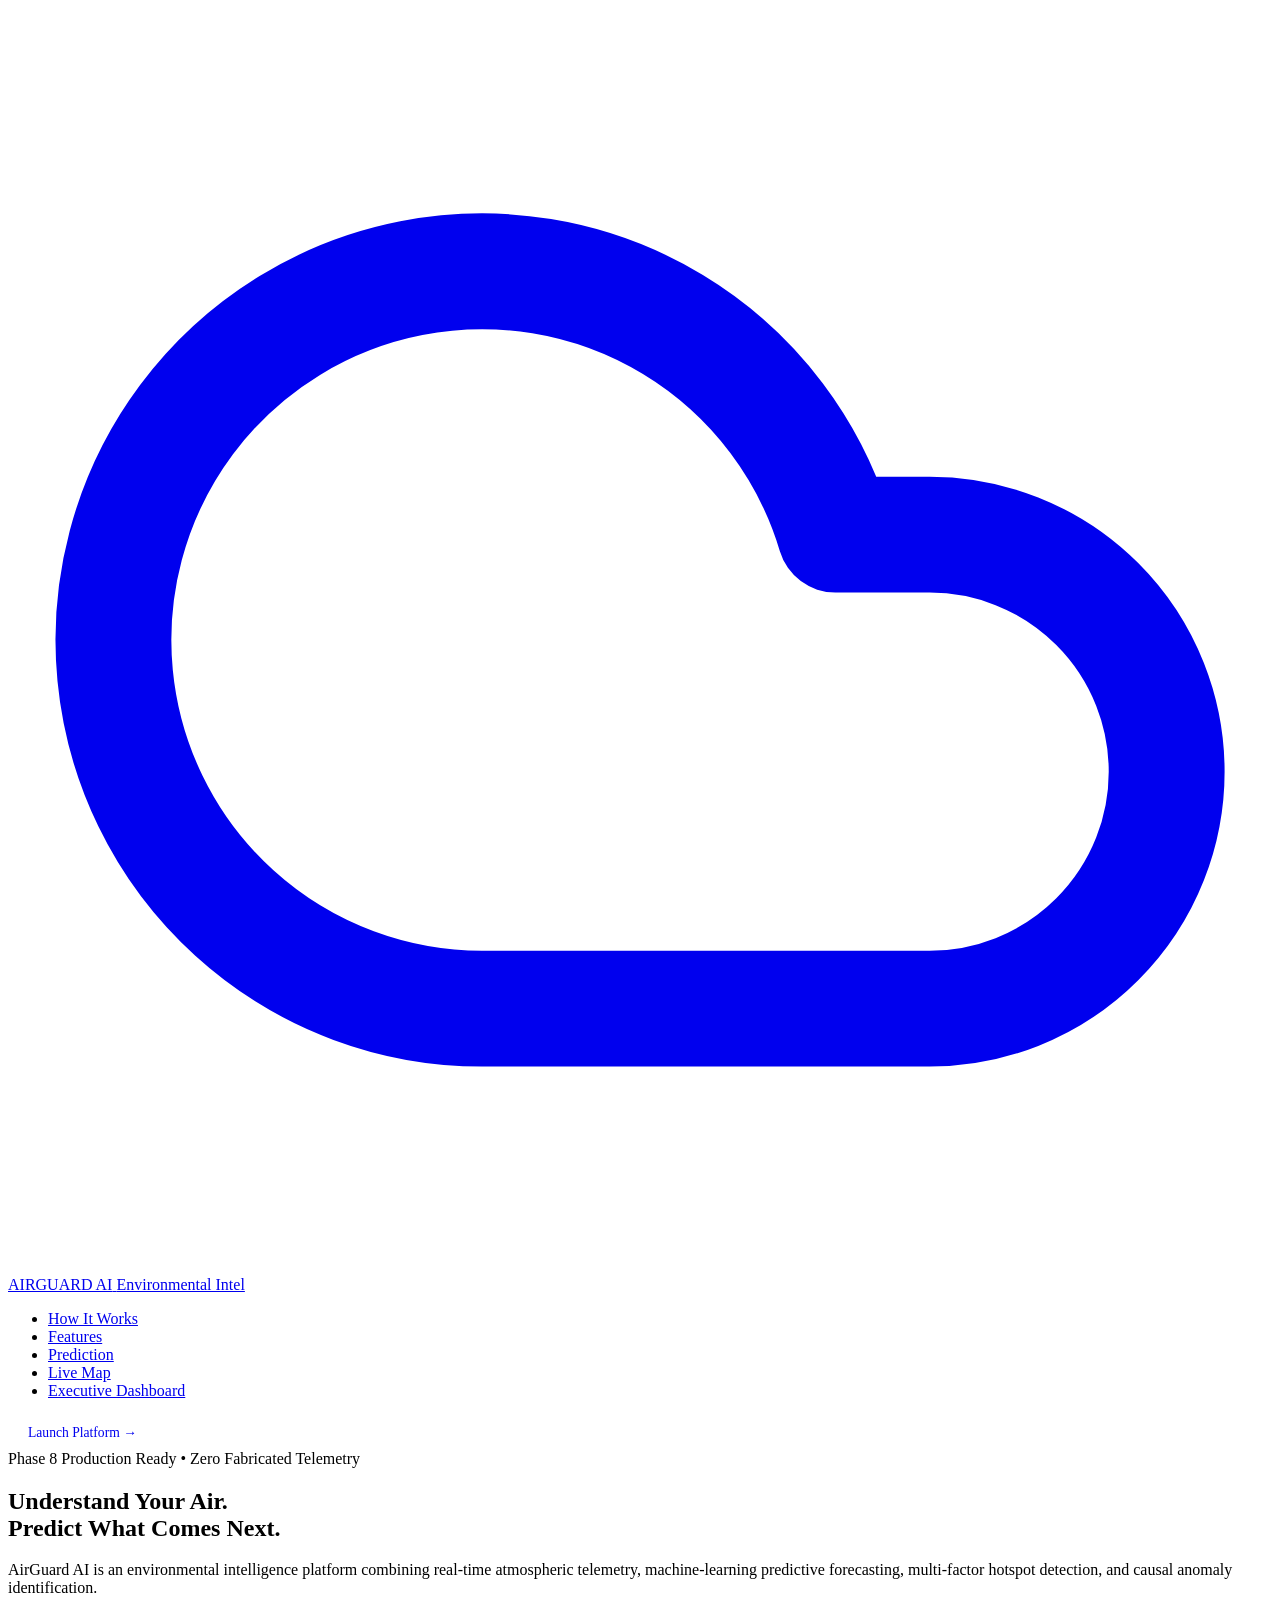
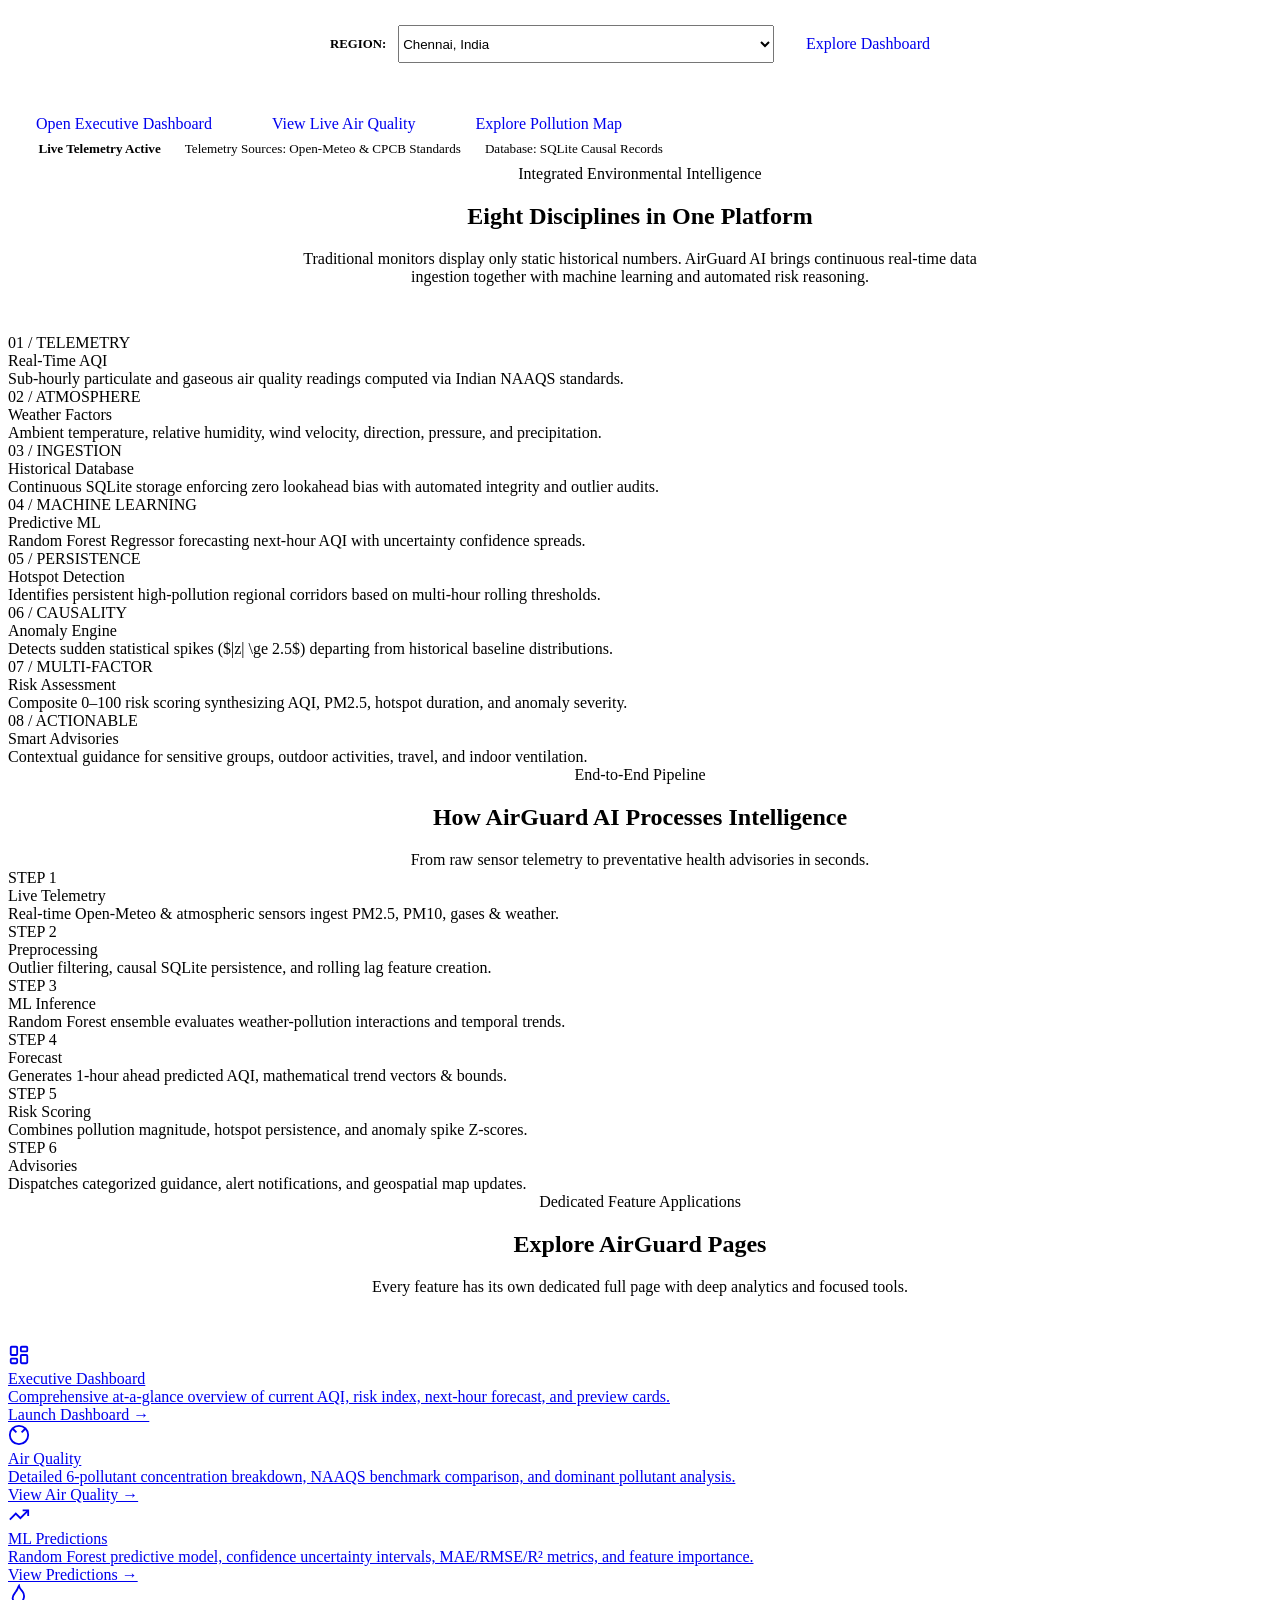
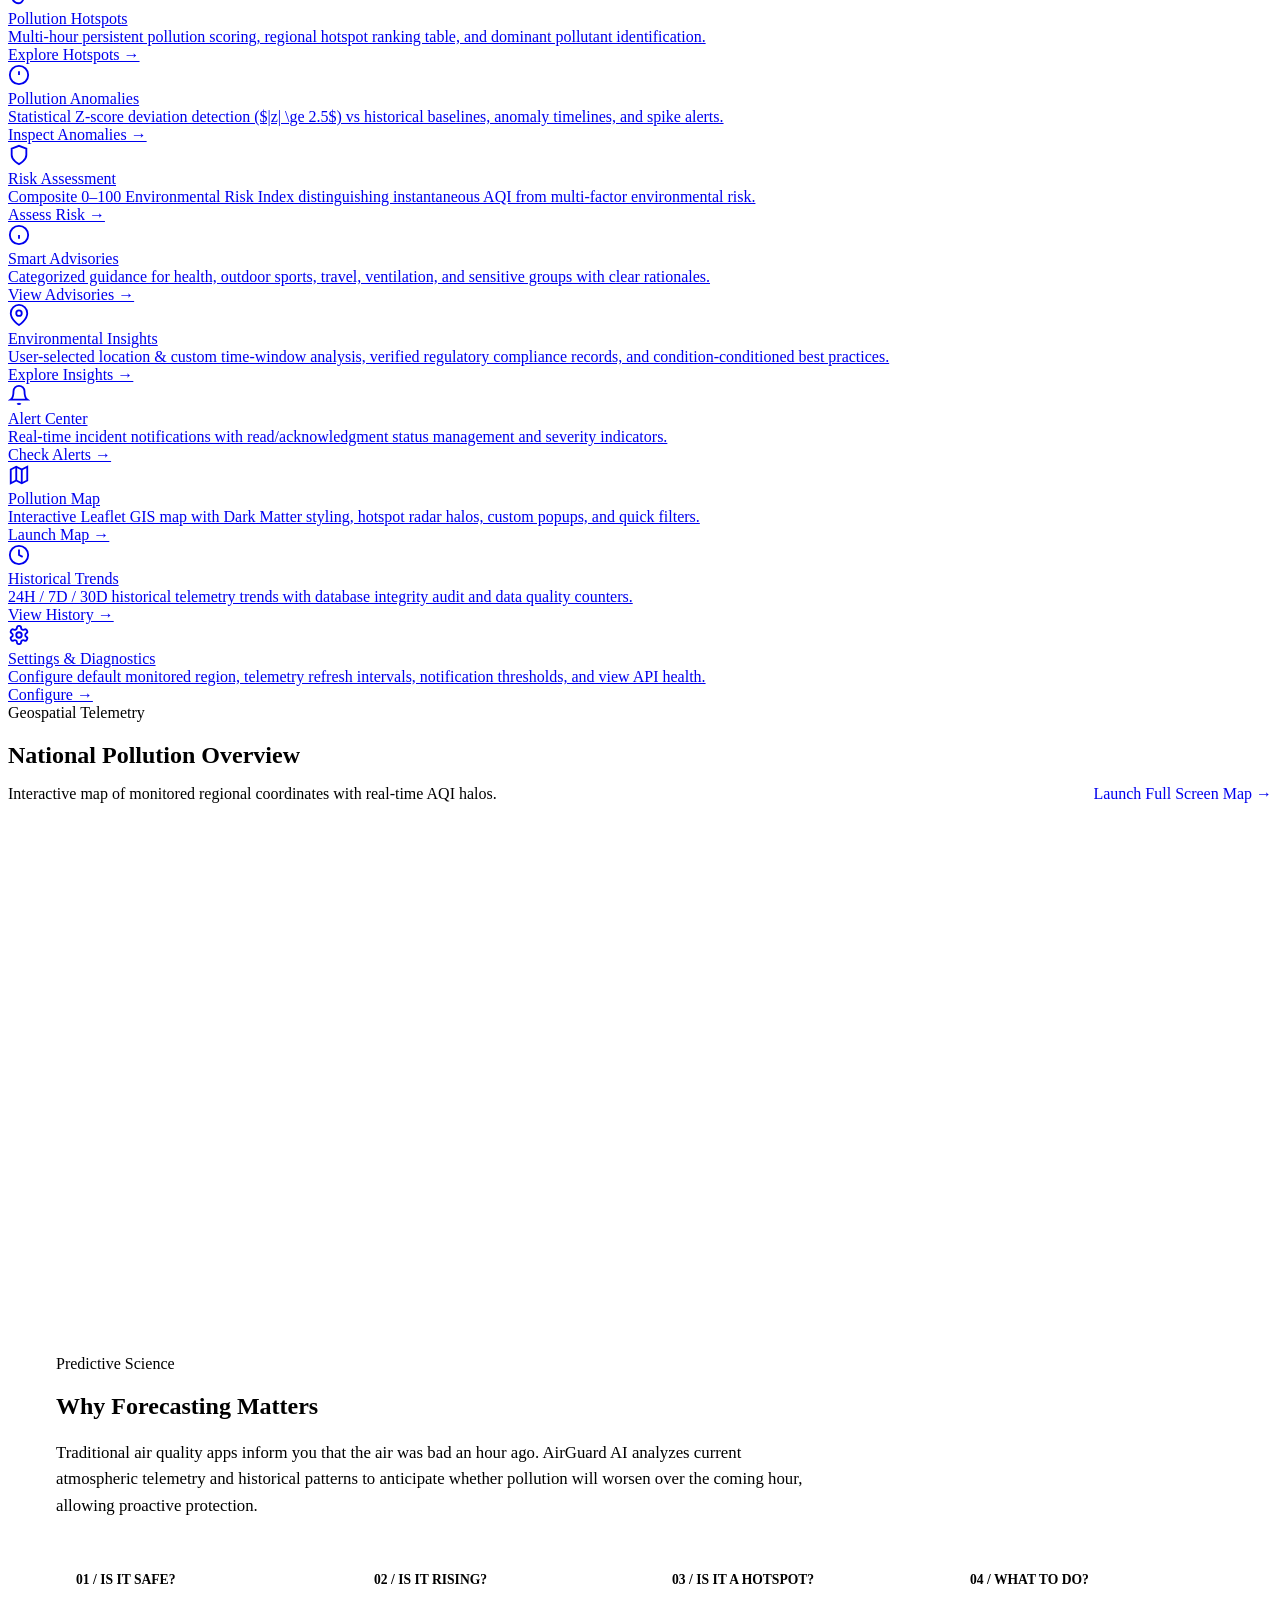
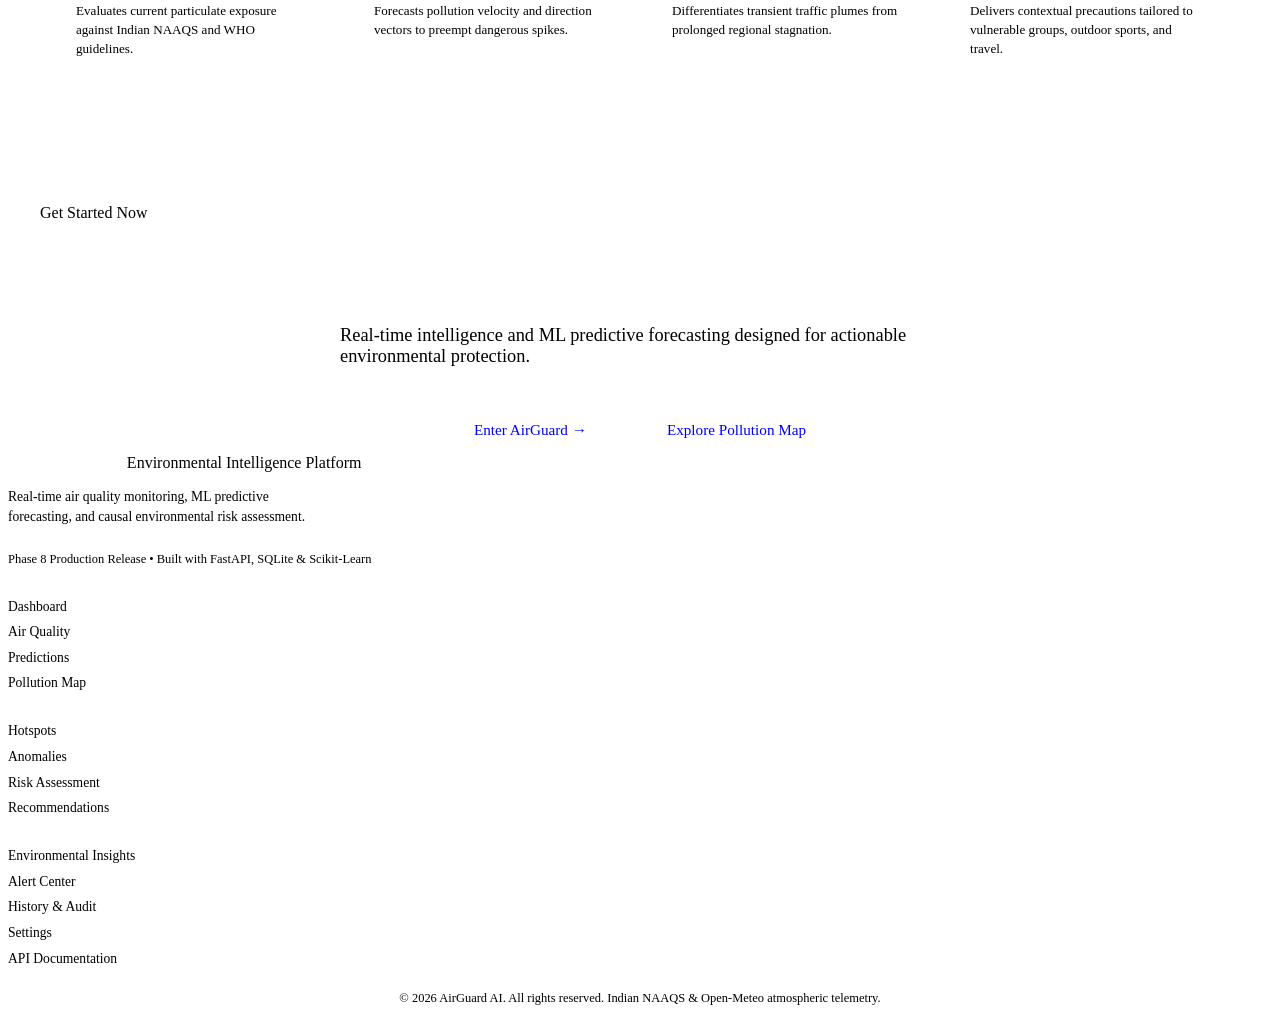
==== frontend/index.html @ 052f16d1 "Initial commit of AirGuard AI" ====
<!DOCTYPE html>
<html lang="en">
<head>
  <meta charset="UTF-8">
  <meta name="viewport" content="width=device-width, initial-scale=1.0">
  <title>AirGuard AI — Real-Time Environmental Intelligence &amp; Predictive Monitoring</title>
  <meta name="description" content="AirGuard AI is a commercial-grade environmental intelligence platform combining real-time atmospheric telemetry, ML predictive forecasting, multi-factor hotspot detection, causal anomaly analysis, and composite risk assessment.">

  <!-- Google Fonts: Inter & JetBrains Mono -->
  <link rel="preconnect" href="https://fonts.googleapis.com">
  <link rel="preconnect" href="https://fonts.gstatic.com" crossorigin>
  <link href="https://fonts.googleapis.com/css2?family=Inter:wght@400;500;600;700;800&family=JetBrains+Mono:wght@400;500;600&display=swap" rel="stylesheet">

  <!-- Leaflet CSS for Map Preview -->
  <link rel="stylesheet" href="/static/vendor/leaflet.css">

  <!-- Design System -->
  <link rel="stylesheet" href="/static/styles/index.css">
</head>
<body class="landing-shell">

  <!-- =====================================================================
       1. LANDING TOP NAVIGATION
       ===================================================================== -->
  <nav class="landing-nav" aria-label="Main Navigation">
    <a href="/" class="landing-nav-brand">
      <div class="sidebar-brand-mark" aria-hidden="true">
        <svg viewBox="0 0 24 24" fill="none" stroke="currentColor" stroke-width="2.2" stroke-linecap="round" stroke-linejoin="round">
          <path d="M17.5 19H9a7 7 0 1 1 6.71-9h1.79a4.5 4.5 0 1 1 0 9Z"/>
        </svg>
      </div>
      <div class="sidebar-brand-text">
        <span class="brand-title">AIRGUARD AI</span>
        <span class="brand-subtitle">Environmental Intel</span>
      </div>
    </a>

    <ul class="landing-nav-links">
      <li><a href="#how-it-works" class="landing-nav-link">How It Works</a></li>
      <li><a href="#features" class="landing-nav-link">Features</a></li>
      <li><a href="#predictive" class="landing-nav-link">Prediction</a></li>
      <li><a href="#live-map" class="landing-nav-link">Live Map</a></li>
      <li><a href="/dashboard" class="landing-nav-link">Executive Dashboard</a></li>
    </ul>

    <div style="display:flex; align-items:center; gap:0.75rem;">
      <a href="/dashboard" class="btn-primary" style="padding: 0.55rem 1.25rem; font-size: 0.85rem; text-decoration: none;">
        Launch Platform &rarr;
      </a>
    </div>
  </nav>

  <!-- =====================================================================
       2. HERO SECTION
       ===================================================================== -->
  <section class="landing-hero" id="hero">
    <div class="landing-hero-badge">
      <span class="pulse-indicator"></span>
      <span>Phase 8 Production Ready &bull; Zero Fabricated Telemetry</span>
    </div>

    <h1 class="landing-hero-title">
      Understand Your Air.<br>Predict What Comes Next.
    </h1>

    <p class="landing-hero-subtitle">
      AirGuard AI is an environmental intelligence platform combining real-time atmospheric telemetry, machine-learning predictive forecasting, multi-factor hotspot detection, and causal anomaly identification.
    </p>

    <!-- Interactive Region Selector & Quick Entry -->
    <div style="max-width: 620px; margin: 0 auto 2.5rem auto; background: var(--bg-card); border: 1px solid var(--border-subtle); border-radius: var(--radius-md); padding: 0.75rem 1rem; display: flex; align-items: center; gap: 0.75rem; box-shadow: var(--shadow-ambient);">
      <span style="color: var(--text-muted); font-size: 0.8rem; font-weight: 600; text-transform: uppercase;">Region:</span>
      <select id="region-select" class="select-region" style="flex: 1; height: 38px;" aria-label="Select Monitored Region">
        <option value="1">Chennai, India</option>
      </select>
      <a href="/dashboard" class="btn-primary" style="height: 38px; display: inline-flex; align-items: center; padding: 0 1.25rem; text-decoration: none;">
        Explore Dashboard
      </a>
    </div>

    <div class="landing-hero-actions">
      <a href="/dashboard" class="btn-primary" style="text-decoration:none; padding:0.75rem 1.75rem;">
        Open Executive Dashboard
      </a>
      <a href="/air-quality" class="btn-ghost" style="text-decoration:none; padding:0.75rem 1.75rem;">
        View Live Air Quality
      </a>
      <a href="/map" class="btn-ghost" style="text-decoration:none; padding:0.75rem 1.75rem;">
        Explore Pollution Map
      </a>
    </div>

    <!-- Live Telemetry Status Banner -->
    <div style="display:inline-flex; align-items:center; gap:1.5rem; background:var(--bg-card-subtle); border:1px solid var(--border-subtle); border-radius:9999px; padding:0.5rem 1.5rem; font-size:0.82rem; color:var(--text-muted);">
      <div id="live-status-pill" style="display:flex; align-items:center; gap:0.4rem; color:var(--accent-emerald); font-weight:600;">
        <span class="status-indicator-dot good"></span> Live Telemetry Active
      </div>
      <div>Telemetry Sources: Open-Meteo &amp; CPCB Standards</div>
      <div>Database: SQLite Causal Records</div>
    </div>
  </section>

  <!-- =====================================================================
       3. LIVE ENVIRONMENTAL INTELLIGENCE SECTION
       ===================================================================== -->
  <section class="features-container" id="intelligence">
    <div style="text-align: center; max-width: 700px; margin: 0 auto 3rem auto;">
      <div class="section-kicker">Integrated Environmental Intelligence</div>
      <h2 class="section-heading-large">Eight Disciplines in One Platform</h2>
      <p class="section-desc-large" style="margin: 0 auto;">
        Traditional monitors display only static historical numbers. AirGuard AI brings continuous real-time data ingestion together with machine learning and automated risk reasoning.
      </p>
    </div>

    <div class="feature-cards-grid">
      <div class="flow-step-card">
        <div class="flow-step-num">01 / TELEMETRY</div>
        <div class="flow-step-title">Real-Time AQI</div>
        <div class="flow-step-desc">Sub-hourly particulate and gaseous air quality readings computed via Indian NAAQS standards.</div>
      </div>
      <div class="flow-step-card">
        <div class="flow-step-num">02 / ATMOSPHERE</div>
        <div class="flow-step-title">Weather Factors</div>
        <div class="flow-step-desc">Ambient temperature, relative humidity, wind velocity, direction, pressure, and precipitation.</div>
      </div>
      <div class="flow-step-card">
        <div class="flow-step-num">03 / INGESTION</div>
        <div class="flow-step-title">Historical Database</div>
        <div class="flow-step-desc">Continuous SQLite storage enforcing zero lookahead bias with automated integrity and outlier audits.</div>
      </div>
      <div class="flow-step-card">
        <div class="flow-step-num">04 / MACHINE LEARNING</div>
        <div class="flow-step-title">Predictive ML</div>
        <div class="flow-step-desc">Random Forest Regressor forecasting next-hour AQI with uncertainty confidence spreads.</div>
      </div>
      <div class="flow-step-card">
        <div class="flow-step-num">05 / PERSISTENCE</div>
        <div class="flow-step-title">Hotspot Detection</div>
        <div class="flow-step-desc">Identifies persistent high-pollution regional corridors based on multi-hour rolling thresholds.</div>
      </div>
      <div class="flow-step-card">
        <div class="flow-step-num">06 / CAUSALITY</div>
        <div class="flow-step-title">Anomaly Engine</div>
        <div class="flow-step-desc">Detects sudden statistical spikes ($|z| \ge 2.5$) departing from historical baseline distributions.</div>
      </div>
      <div class="flow-step-card">
        <div class="flow-step-num">07 / MULTI-FACTOR</div>
        <div class="flow-step-title">Risk Assessment</div>
        <div class="flow-step-desc">Composite 0–100 risk scoring synthesizing AQI, PM2.5, hotspot duration, and anomaly severity.</div>
      </div>
      <div class="flow-step-card">
        <div class="flow-step-num">08 / ACTIONABLE</div>
        <div class="flow-step-title">Smart Advisories</div>
        <div class="flow-step-desc">Contextual guidance for sensitive groups, outdoor activities, travel, and indoor ventilation.</div>
      </div>
    </div>
  </section>

  <!-- =====================================================================
       4. HOW AIRGUARD WORKS (VISUAL PIPELINE FLOW)
       ===================================================================== -->
  <section class="features-container" id="how-it-works">
    <div style="text-align: center; max-width: 700px; margin: 0 auto;">
      <div class="section-kicker">End-to-End Pipeline</div>
      <h2 class="section-heading-large">How AirGuard AI Processes Intelligence</h2>
      <p class="section-desc-large" style="margin: 0 auto;">
        From raw sensor telemetry to preventative health advisories in seconds.
      </p>
    </div>

    <div class="flow-diagram">
      <div class="flow-step-card">
        <div class="flow-step-num">STEP 1</div>
        <div class="flow-step-title">Live Telemetry</div>
        <div class="flow-step-desc">Real-time Open-Meteo &amp; atmospheric sensors ingest PM2.5, PM10, gases &amp; weather.</div>
      </div>
      <div class="flow-step-card">
        <div class="flow-step-num">STEP 2</div>
        <div class="flow-step-title">Preprocessing</div>
        <div class="flow-step-desc">Outlier filtering, causal SQLite persistence, and rolling lag feature creation.</div>
      </div>
      <div class="flow-step-card">
        <div class="flow-step-num">STEP 3</div>
        <div class="flow-step-title">ML Inference</div>
        <div class="flow-step-desc">Random Forest ensemble evaluates weather-pollution interactions and temporal trends.</div>
      </div>
      <div class="flow-step-card">
        <div class="flow-step-num">STEP 4</div>
        <div class="flow-step-title">Forecast</div>
        <div class="flow-step-desc">Generates 1-hour ahead predicted AQI, mathematical trend vectors &amp; bounds.</div>
      </div>
      <div class="flow-step-card">
        <div class="flow-step-num">STEP 5</div>
        <div class="flow-step-title">Risk Scoring</div>
        <div class="flow-step-desc">Combines pollution magnitude, hotspot persistence, and anomaly spike Z-scores.</div>
      </div>
      <div class="flow-step-card">
        <div class="flow-step-num">STEP 6</div>
        <div class="flow-step-title">Advisories</div>
        <div class="flow-step-desc">Dispatches categorized guidance, alert notifications, and geospatial map updates.</div>
      </div>
    </div>
  </section>

  <!-- =====================================================================
       5. FEATURE SUITES (LINKS TO SEPARATE PAGES)
       ===================================================================== -->
  <section class="features-container" id="features">
    <div style="text-align: center; max-width: 700px; margin: 0 auto 3rem auto;">
      <div class="section-kicker">Dedicated Feature Applications</div>
      <h2 class="section-heading-large">Explore AirGuard Pages</h2>
      <p class="section-desc-large" style="margin: 0 auto;">
        Every feature has its own dedicated full page with deep analytics and focused tools.
      </p>
    </div>

    <div class="feature-cards-grid">
      <!-- 1. Executive Dashboard -->
      <a href="/dashboard" class="feature-card-item">
        <div class="feature-card-icon">
          <svg width="22" height="22" viewBox="0 0 24 24" fill="none" stroke="currentColor" stroke-width="2"><rect width="7" height="9" x="3" y="3" rx="1"/><rect width="7" height="5" x="14" y="3" rx="1"/><rect width="7" height="9" x="14" y="12" rx="1"/><rect width="7" height="5" x="3" y="16" rx="1"/></svg>
        </div>
        <div class="feature-card-title">Executive Dashboard</div>
        <div class="feature-card-desc">Comprehensive at-a-glance overview of current AQI, risk index, next-hour forecast, and preview cards.</div>
        <div class="feature-card-link">Launch Dashboard &rarr;</div>
      </a>

      <!-- 2. Air Quality Deep-Dive -->
      <a href="/air-quality" class="feature-card-item">
        <div class="feature-card-icon">
          <svg width="22" height="22" viewBox="0 0 24 24" fill="none" stroke="currentColor" stroke-width="2"><circle cx="12" cy="12" r="10"/><path d="m4.93 4.93 4.24 4.24"/><path d="m14.83 9.17 4.24-4.24"/></svg>
        </div>
        <div class="feature-card-title">Air Quality</div>
        <div class="feature-card-desc">Detailed 6-pollutant concentration breakdown, NAAQS benchmark comparison, and dominant pollutant analysis.</div>
        <div class="feature-card-link">View Air Quality &rarr;</div>
      </a>

      <!-- 3. ML Predictions -->
      <a href="/predictions" class="feature-card-item">
        <div class="feature-card-icon">
          <svg width="22" height="22" viewBox="0 0 24 24" fill="none" stroke="currentColor" stroke-width="2"><path d="m22 7-8.5 8.5-5-5L2 17"/><path d="M16 7h6v6"/></svg>
        </div>
        <div class="feature-card-title">ML Predictions</div>
        <div class="feature-card-desc">Random Forest predictive model, confidence uncertainty intervals, MAE/RMSE/R² metrics, and feature importance.</div>
        <div class="feature-card-link">View Predictions &rarr;</div>
      </a>

      <!-- 4. Regional Hotspots -->
      <a href="/hotspots" class="feature-card-item">
        <div class="feature-card-icon">
          <svg width="22" height="22" viewBox="0 0 24 24" fill="none" stroke="currentColor" stroke-width="2"><path d="M12 2c.5 3 2.5 4.5 4 6.5 1.5 2 2 4.5 1 7.5-1 3-3.5 5-6 5s-6-2.5-6-5.5c0-3 2-5 3.5-7 .5-.7 1-1.5 1.5-2.5.5-1 1-2.5 2-4z"/></svg>
        </div>
        <div class="feature-card-title">Pollution Hotspots</div>
        <div class="feature-card-desc">Multi-hour persistent pollution scoring, regional hotspot ranking table, and dominant pollutant identification.</div>
        <div class="feature-card-link">Explore Hotspots &rarr;</div>
      </a>

      <!-- 5. Statistical Anomalies -->
      <a href="/anomalies" class="feature-card-item">
        <div class="feature-card-icon">
          <svg width="22" height="22" viewBox="0 0 24 24" fill="none" stroke="currentColor" stroke-width="2"><circle cx="12" cy="12" r="10"/><line x1="12" y1="8" x2="12" y2="12"/><line x1="12" y1="16" x2="12.01" y2="16"/></svg>
        </div>
        <div class="feature-card-title">Pollution Anomalies</div>
        <div class="feature-card-desc">Statistical Z-score deviation detection ($|z| \ge 2.5$) vs historical baselines, anomaly timelines, and spike alerts.</div>
        <div class="feature-card-link">Inspect Anomalies &rarr;</div>
      </a>

      <!-- 6. Environmental Risk -->
      <a href="/risk" class="feature-card-item">
        <div class="feature-card-icon">
          <svg width="22" height="22" viewBox="0 0 24 24" fill="none" stroke="currentColor" stroke-width="2"><path d="M12 22s8-4 8-10V5l-8-3-8 3v7c0 6 8 10 8 10z"/></svg>
        </div>
        <div class="feature-card-title">Risk Assessment</div>
        <div class="feature-card-desc">Composite 0–100 Environmental Risk Index distinguishing instantaneous AQI from multi-factor environmental risk.</div>
        <div class="feature-card-link">Assess Risk &rarr;</div>
      </a>

      <!-- 7. Smart Recommendations -->
      <a href="/recommendations" class="feature-card-item">
        <div class="feature-card-icon">
          <svg width="22" height="22" viewBox="0 0 24 24" fill="none" stroke="currentColor" stroke-width="2"><circle cx="12" cy="12" r="10"/><path d="M12 16v-4"/><path d="M12 8h.01"/></svg>
        </div>
        <div class="feature-card-title">Smart Advisories</div>
        <div class="feature-card-desc">Categorized guidance for health, outdoor sports, travel, ventilation, and sensitive groups with clear rationales.</div>
        <div class="feature-card-link">View Advisories &rarr;</div>
      </a>

      <!-- Phase 9: Environmental Insights & Compliance -->
      <a href="/environmental-insights" class="feature-card-item">
        <div class="feature-card-icon">
          <svg width="22" height="22" viewBox="0 0 24 24" fill="none" stroke="currentColor" stroke-width="2"><path d="M21 10c0 7-9 13-9 13s-9-6-9-13a9 9 0 0 1 18 0z"/><circle cx="12" cy="10" r="3"/></svg>
        </div>
        <div class="feature-card-title">Environmental Insights</div>
        <div class="feature-card-desc">User-selected location &amp; custom time-window analysis, verified regulatory compliance records, and condition-conditioned best practices.</div>
        <div class="feature-card-link">Explore Insights &rarr;</div>
      </a>

      <!-- 8. Alerts Center -->
      <a href="/alerts" class="feature-card-item">
        <div class="feature-card-icon">
          <svg width="22" height="22" viewBox="0 0 24 24" fill="none" stroke="currentColor" stroke-width="2"><path d="M6 8a6 6 0 0 1 12 0c0 7 3 9 3 9H3s3-2 3-9"/><path d="M10.3 21a1.94 1.94 0 0 0 3.4 0"/></svg>
        </div>
        <div class="feature-card-title">Alert Center</div>
        <div class="feature-card-desc">Real-time incident notifications with read/acknowledgment status management and severity indicators.</div>
        <div class="feature-card-link">Check Alerts &rarr;</div>
      </a>

      <!-- 9. Geospatial Map -->
      <a href="/map" class="feature-card-item">
        <div class="feature-card-icon">
          <svg width="22" height="22" viewBox="0 0 24 24" fill="none" stroke="currentColor" stroke-width="2"><polygon points="3 6 9 3 15 6 21 3 21 18 15 21 9 18 3 21"/><line x1="9" x2="9" y1="3" y2="18"/><line x1="15" x2="15" y1="6" y2="21"/></svg>
        </div>
        <div class="feature-card-title">Pollution Map</div>
        <div class="feature-card-desc">Interactive Leaflet GIS map with Dark Matter styling, hotspot radar halos, custom popups, and quick filters.</div>
        <div class="feature-card-link">Launch Map &rarr;</div>
      </a>

      <!-- 10. Historical Trends -->
      <a href="/history" class="feature-card-item">
        <div class="feature-card-icon">
          <svg width="22" height="22" viewBox="0 0 24 24" fill="none" stroke="currentColor" stroke-width="2"><circle cx="12" cy="12" r="10"/><polyline points="12 6 12 12 16 14"/></svg>
        </div>
        <div class="feature-card-title">Historical Trends</div>
        <div class="feature-card-desc">24H / 7D / 30D historical telemetry trends with database integrity audit and data quality counters.</div>
        <div class="feature-card-link">View History &rarr;</div>
      </a>

      <!-- 11. Settings -->
      <a href="/settings" class="feature-card-item">
        <div class="feature-card-icon">
          <svg width="22" height="22" viewBox="0 0 24 24" fill="none" stroke="currentColor" stroke-width="2"><path d="M12.22 2h-.44a2 2 0 0 0-2 2v.18a2 2 0 0 1-1 1.73l-.43.25a2 2 0 0 1-2 0l-.15-.08a2 2 0 0 0-2.73.73l-.22.38a2 2 0 0 0 .73 2.73l.15.1a2 2 0 0 1 1 1.72v.51a2 2 0 0 1-1 1.74l-.15.09a2 2 0 0 0-.73 2.73l.22.38a2 2 0 0 0 2.73.73l.15-.08a2 2 0 0 1 2 0l.43.25a2 2 0 0 1 1 1.73V20a2 2 0 0 0 2 2h.44a2 2 0 0 0 2-2v-.18a2 2 0 0 1 1-1.73l.43-.25a2 2 0 0 1 2 0l.15.08a2 2 0 0 0 2.73-.73l.22-.39a2 2 0 0 0-.73-2.73l-.15-.08a2 2 0 0 1-1-1.74v-.5a2 2 0 0 1 1-1.74l.15-.09a2 2 0 0 0 .73-2.73l-.22-.38a2 2 0 0 0-2.73-.73l-.15.08a2 2 0 0 1-2 0l-.43-.25a2 2 0 0 1-1-1.73V4a2 2 0 0 0-2-2z"/><circle cx="12" cy="12" r="3"/></svg>
        </div>
        <div class="feature-card-title">Settings &amp; Diagnostics</div>
        <div class="feature-card-desc">Configure default monitored region, telemetry refresh intervals, notification thresholds, and view API health.</div>
        <div class="feature-card-link">Configure &rarr;</div>
      </a>
    </div>
  </section>

  <!-- =====================================================================
       6. INTERACTIVE MAP PREVIEW ON LANDING
       ===================================================================== -->
  <section class="features-container" id="live-map">
    <div style="display:flex; align-items:flex-end; justify-content:space-between; margin-bottom:1.5rem; flex-wrap:wrap; gap:1rem;">
      <div>
        <div class="section-kicker">Geospatial Telemetry</div>
        <h2 class="section-heading-large" style="margin-bottom: 0.35rem;">National Pollution Overview</h2>
        <p class="section-desc-large" style="margin-bottom: 0;">Interactive map of monitored regional coordinates with real-time AQI halos.</p>
      </div>
      <div>
        <a href="/map" class="btn-primary" style="text-decoration:none;">
          Launch Full Screen Map &rarr;
        </a>
      </div>
    </div>

    <!-- Leaflet Map Container (ID preserved for Phase 7 test) -->
    <div class="map-view-shell" style="border-radius: var(--radius-lg); overflow: hidden; border: 1px solid var(--border-subtle); position: relative;">
      <div id="pollution-map" class="pollution-map-element" style="height: 480px; width: 100%;"></div>
    </div>
  </section>

  <!-- =====================================================================
       7. PREDICTIVE INTELLIGENCE & SAFER DECISIONS SECTION
       ===================================================================== -->
  <section class="features-container" id="predictive">
    <div style="background: var(--bg-card); border: 1px solid var(--border-subtle); border-radius: var(--radius-lg); padding: 3rem; margin-bottom: 4rem;">
      <div style="max-width: 750px;">
        <div class="section-kicker">Predictive Science</div>
        <h2 class="section-heading-large">Why Forecasting Matters</h2>
        <p style="font-size: 1.05rem; color: var(--text-muted); line-height: 1.6; margin-bottom: 2rem;">
          Traditional air quality apps inform you that the air was bad an hour ago. AirGuard AI analyzes current atmospheric telemetry and historical patterns to anticipate whether pollution will worsen over the coming hour, allowing proactive protection.
        </p>
      </div>

      <div style="display: grid; grid-template-columns: repeat(4, 1fr); gap: 1.5rem;">
        <div style="background: var(--bg-card-subtle); border: 1px solid var(--border-subtle); border-radius: var(--radius-md); padding: 1.25rem;">
          <div style="color: var(--accent-emerald); font-weight: 700; font-size: 0.85rem; margin-bottom: 0.5rem;">01 / IS IT SAFE?</div>
          <p style="font-size: 0.82rem; color: var(--text-muted); line-height: 1.45;">Evaluates current particulate exposure against Indian NAAQS and WHO guidelines.</p>
        </div>
        <div style="background: var(--bg-card-subtle); border: 1px solid var(--border-subtle); border-radius: var(--radius-md); padding: 1.25rem;">
          <div style="color: var(--status-moderate); font-weight: 700; font-size: 0.85rem; margin-bottom: 0.5rem;">02 / IS IT RISING?</div>
          <p style="font-size: 0.82rem; color: var(--text-muted); line-height: 1.45;">Forecasts pollution velocity and direction vectors to preempt dangerous spikes.</p>
        </div>
        <div style="background: var(--bg-card-subtle); border: 1px solid var(--border-subtle); border-radius: var(--radius-md); padding: 1.25rem;">
          <div style="color: var(--status-unhealthy); font-weight: 700; font-size: 0.85rem; margin-bottom: 0.5rem;">03 / IS IT A HOTSPOT?</div>
          <p style="font-size: 0.82rem; color: var(--text-muted); line-height: 1.45;">Differentiates transient traffic plumes from prolonged regional stagnation.</p>
        </div>
        <div style="background: var(--bg-card-subtle); border: 1px solid var(--border-subtle); border-radius: var(--radius-md); padding: 1.25rem;">
          <div style="color: var(--status-critical); font-weight: 700; font-size: 0.85rem; margin-bottom: 0.5rem;">04 / WHAT TO DO?</div>
          <p style="font-size: 0.82rem; color: var(--text-muted); line-height: 1.45;">Delivers contextual precautions tailored to vulnerable groups, outdoor sports, and travel.</p>
        </div>
      </div>
    </div>
  </section>

  <!-- =====================================================================
       8. FINAL CTA
       ===================================================================== -->
  <section style="padding: 0 2rem;">
    <div class="cta-box">
      <div class="section-kicker" style="margin-bottom: 0.75rem;">Get Started Now</div>
      <h2 style="font-size: 2.75rem; font-weight: 800; color: #ffffff; margin-bottom: 1rem; letter-spacing: -0.02em;">
        Stay informed. Breathe smarter.
      </h2>
      <p style="font-size: 1.15rem; color: var(--text-muted); max-width: 600px; margin: 0 auto 2.5rem auto;">
        Real-time intelligence and ML predictive forecasting designed for actionable environmental protection.
      </p>
      <div style="display:flex; justify-content:center; gap:1rem; flex-wrap:wrap;">
        <a href="/dashboard" class="btn-primary" style="padding: 0.85rem 2rem; font-size: 0.95rem; text-decoration: none;">
          Enter AirGuard &rarr;
        </a>
        <a href="/map" class="btn-ghost" style="padding: 0.85rem 2rem; font-size: 0.95rem; text-decoration: none;">
          Explore Pollution Map
        </a>
      </div>
    </div>
  </section>

  <!-- =====================================================================
       9. FOOTER
       ===================================================================== -->
  <footer class="landing-footer">
    <div class="landing-footer-grid">
      <div>
        <div class="sidebar-brand-text" style="margin-bottom: 0.75rem;">
          <span class="brand-title" style="font-size: 1.1rem; color: #ffffff;">AIRGUARD AI</span>
          <span class="brand-subtitle">Environmental Intelligence Platform</span>
        </div>
        <p style="font-size: 0.85rem; color: var(--text-muted); line-height: 1.5; max-width: 320px; margin-bottom: 1.5rem;">
          Real-time air quality monitoring, ML predictive forecasting, and causal environmental risk assessment.
        </p>
        <div style="font-size: 0.78rem; color: var(--text-muted);">
          Phase 8 Production Release &bull; Built with FastAPI, SQLite &amp; Scikit-Learn
        </div>
      </div>

      <div>
        <div style="font-size: 0.82rem; font-weight: 700; color: #ffffff; text-transform: uppercase; margin-bottom: 1rem;">Platform</div>
        <ul style="list-style: none; padding: 0; margin: 0; display: flex; flex-direction: column; gap: 0.6rem; font-size: 0.85rem;">
          <li><a href="/dashboard" style="color: var(--text-muted); text-decoration: none;">Dashboard</a></li>
          <li><a href="/air-quality" style="color: var(--text-muted); text-decoration: none;">Air Quality</a></li>
          <li><a href="/predictions" style="color: var(--text-muted); text-decoration: none;">Predictions</a></li>
          <li><a href="/map" style="color: var(--text-muted); text-decoration: none;">Pollution Map</a></li>
        </ul>
      </div>

      <div>
        <div style="font-size: 0.82rem; font-weight: 700; color: #ffffff; text-transform: uppercase; margin-bottom: 1rem;">Intelligence</div>
        <ul style="list-style: none; padding: 0; margin: 0; display: flex; flex-direction: column; gap: 0.6rem; font-size: 0.85rem;">
          <li><a href="/hotspots" style="color: var(--text-muted); text-decoration: none;">Hotspots</a></li>
          <li><a href="/anomalies" style="color: var(--text-muted); text-decoration: none;">Anomalies</a></li>
          <li><a href="/risk" style="color: var(--text-muted); text-decoration: none;">Risk Assessment</a></li>
          <li><a href="/recommendations" style="color: var(--text-muted); text-decoration: none;">Recommendations</a></li>
        </ul>
      </div>

      <div>
        <div style="font-size: 0.82rem; font-weight: 700; color: #ffffff; text-transform: uppercase; margin-bottom: 1rem;">Operations</div>
        <ul style="list-style: none; padding: 0; margin: 0; display: flex; flex-direction: column; gap: 0.6rem; font-size: 0.85rem;">
          <li><a href="/environmental-insights" style="color: var(--text-muted); text-decoration: none;">Environmental Insights</a></li>
          <li><a href="/alerts" style="color: var(--text-muted); text-decoration: none;">Alert Center</a></li>
          <li><a href="/history" style="color: var(--text-muted); text-decoration: none;">History &amp; Audit</a></li>
          <li><a href="/settings" style="color: var(--text-muted); text-decoration: none;">Settings</a></li>
          <li><a href="/docs" target="_blank" style="color: var(--text-muted); text-decoration: none;">API Documentation</a></li>
        </ul>
      </div>
    </div>

    <div style="border-top: 1px solid var(--border-subtle); padding-top: 1.5rem; text-align: center; font-size: 0.78rem; color: var(--text-muted);">
      &copy; 2026 AirGuard AI. All rights reserved. Indian NAAQS &amp; Open-Meteo atmospheric telemetry.
    </div>
  </footer>

  <!-- Scripts: Leaflet Vendor, Shared Helper & Landing Logic -->
  <script src="/static/vendor/leaflet.js"></script>
  <script src="/static/components/shared.js"></script>
  <script src="/static/components/app.js"></script>
  <script>
    document.addEventListener("DOMContentLoaded", async () => {
      const regSelect = document.getElementById("region-select");
      if (regSelect && window.AirGuard) {
        await window.AirGuard.loadRegions(regSelect);
      }

      // Initialize landing map preview
      if (typeof L !== "undefined" && document.getElementById("pollution-map")) {
        try {
          const lMap = L.map("pollution-map", {
            center: [20.5937, 78.9629],
            zoom: 5,
            minZoom: 4,
            maxZoom: 10,
            scrollWheelZoom: false
          });

          L.tileLayer("https://{s}.basemaps.cartocdn.com/rastertiles/voyager/{z}/{x}/{y}{r}.png", {
            attribution: '&copy; OpenStreetMap contributors &copy; CARTO',
            subdomains: "abcd",
            maxZoom: 19
          }).addTo(lMap);

          const resp = await fetch("/api/map-data");
          if (resp.ok) {
            const data = await resp.json();
            const regions = data.regions || [];
            regions.forEach(r => {
              if (r.latitude === null || r.longitude === null) return;
              const aqiVal = r.aqi !== null ? Math.round(r.aqi) : "—";
              const color = r.aqi_color || "#10b981";
              const mIcon = L.divIcon({
                className: "custom-aqi-marker",
                html: `<div style="width:26px; height:26px; border-radius:50%; background:${color}; border:2px solid #ffffff; box-shadow:0 0 10px ${color}88; display:flex; align-items:center; justify-content:center; color:#ffffff; font-size:9px; font-weight:800;">${aqiVal}</div>`,
                iconSize: [26, 26],
                iconAnchor: [13, 13]
              });
              const m = L.marker([r.latitude, r.longitude], { icon: mIcon }).addTo(lMap);
              m.bindPopup(`<div style="font-family:Inter,sans-serif; padding:4px;"><strong>${r.region}</strong><br>AQI: ${aqiVal} (${r.aqi_category})<br><a href="/dashboard" style="color:#10b981; font-size:11px;">View Dashboard &rarr;</a></div>`);
            });
          }
        } catch (e) {
          console.warn("Landing map preview init:", e);
        }
      }
    });
  </script>
</body>
</html>
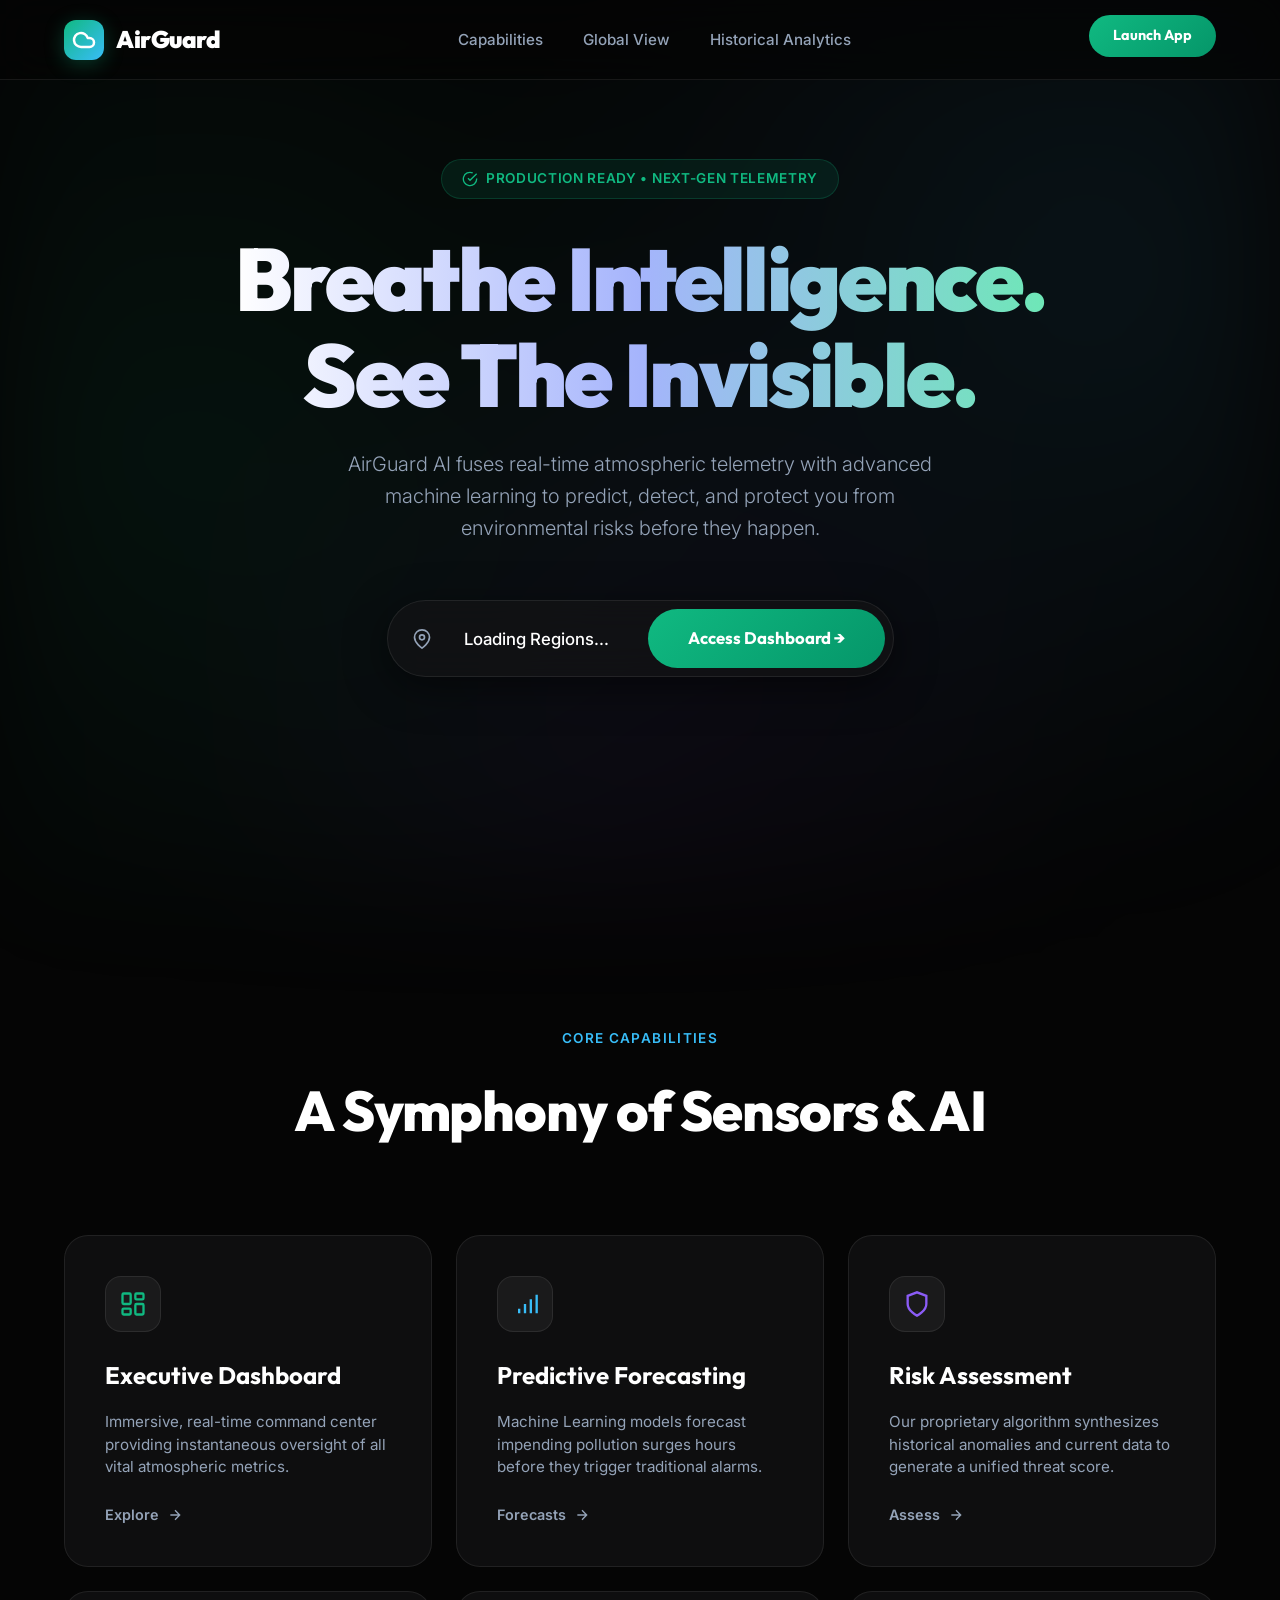
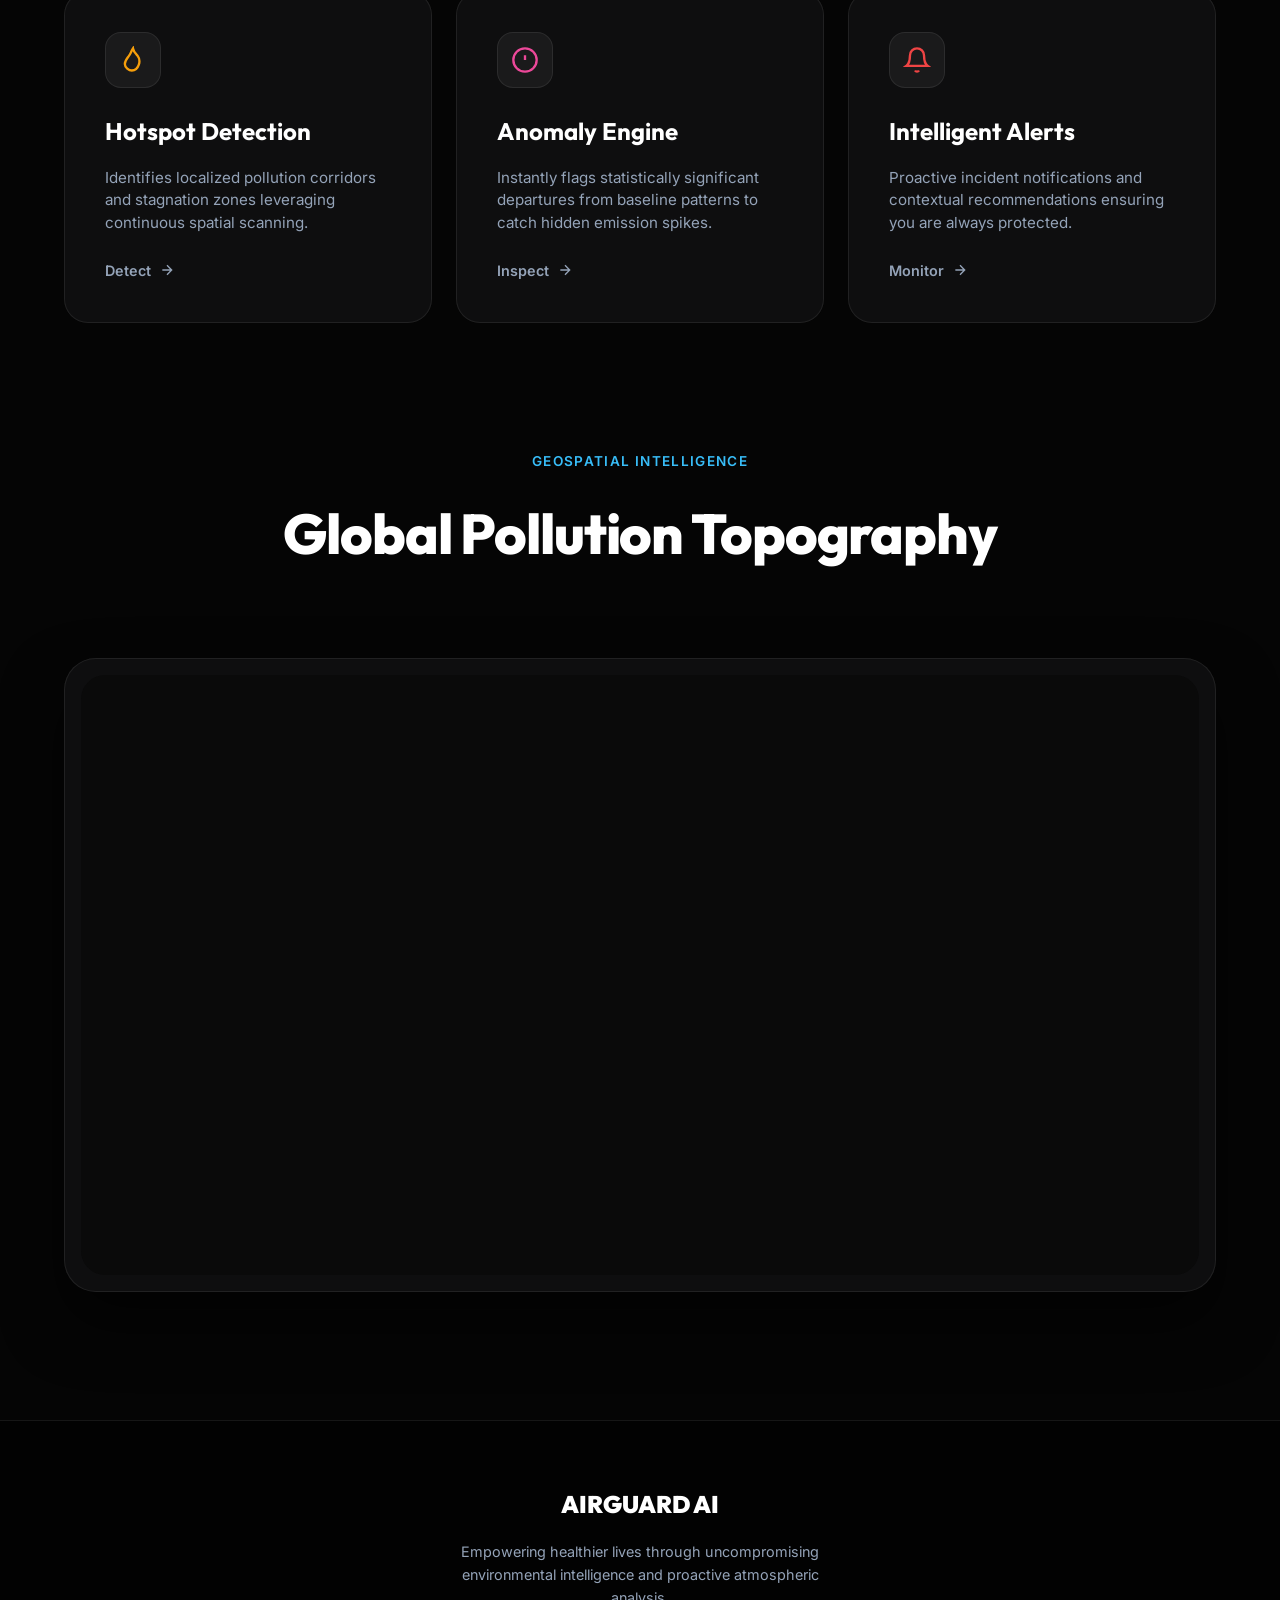
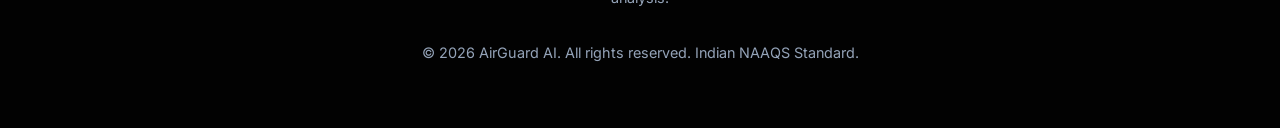
==== commit ef3690e1: "Refactor dashboard API to prioritize live data, add Data Source panel to dashboard, and redesign ind" ====
--- a/frontend/index.html
+++ b/frontend/index.html
@@ -3,487 +3,572 @@
 <head>
   <meta charset="UTF-8">
   <meta name="viewport" content="width=device-width, initial-scale=1.0">
-  <title>AirGuard AI — Real-Time Environmental Intelligence &amp; Predictive Monitoring</title>
-  <meta name="description" content="AirGuard AI is a commercial-grade environmental intelligence platform combining real-time atmospheric telemetry, ML predictive forecasting, multi-factor hotspot detection, causal anomaly analysis, and composite risk assessment.">
-
-  <!-- Google Fonts: Inter & JetBrains Mono -->
+  <title>AirGuard AI — Next-Gen Environmental Intelligence</title>
+  <meta name="description" content="Commercial-grade real-time atmospheric command center.">
+
+  <!-- Google Fonts: Outfit & Inter -->
   <link rel="preconnect" href="https://fonts.googleapis.com">
   <link rel="preconnect" href="https://fonts.gstatic.com" crossorigin>
-  <link href="https://fonts.googleapis.com/css2?family=Inter:wght@400;500;600;700;800&family=JetBrains+Mono:wght@400;500;600&display=swap" rel="stylesheet">
+  <link href="https://fonts.googleapis.com/css2?family=Outfit:wght@300;400;500;700;900&family=Inter:wght@300;400;500;600&display=swap" rel="stylesheet">
 
   <!-- Leaflet CSS for Map Preview -->
   <link rel="stylesheet" href="/static/vendor/leaflet.css">
 
-  <!-- Design System -->
-  <link rel="stylesheet" href="/static/styles/index.css">
+  <style>
+    /* ==========================================================
+       AIRGUARD AI - PREMIUM LANDING PAGE STYLES (Phase 10)
+       ========================================================== */
+    :root {
+      --bg-base: #050505;
+      --glass-bg: rgba(20, 20, 22, 0.65);
+      --glass-border: rgba(255, 255, 255, 0.08);
+      --glass-highlight: rgba(255, 255, 255, 0.15);
+      --accent-1: #10B981; /* Emerald */
+      --accent-2: #38BDF8; /* Sky Blue */
+      --accent-3: #8B5CF6; /* Violet */
+      --text-main: #FFFFFF;
+      --text-muted: #94A3B8;
+      
+      --font-display: 'Outfit', sans-serif;
+      --font-body: 'Inter', sans-serif;
+    }
+
+    * { box-sizing: border-box; margin: 0; padding: 0; }
+
+    body {
+      background-color: var(--bg-base);
+      color: var(--text-main);
+      font-family: var(--font-body);
+      overflow-x: hidden;
+      line-height: 1.6;
+    }
+
+    /* Dynamic Animated Background */
+    .ambient-bg {
+      position: fixed;
+      top: 0; left: 0; right: 0; bottom: 0;
+      z-index: -1;
+      background: radial-gradient(circle at 15% 50%, rgba(16, 185, 129, 0.08) 0%, transparent 50%),
+                  radial-gradient(circle at 85% 30%, rgba(56, 189, 248, 0.08) 0%, transparent 50%),
+                  radial-gradient(circle at 50% 80%, rgba(139, 92, 246, 0.06) 0%, transparent 50%);
+      filter: blur(60px);
+      animation: ambientPulse 15s ease-in-out infinite alternate;
+    }
+
+    @keyframes ambientPulse {
+      0% { transform: scale(1); }
+      100% { transform: scale(1.1); }
+    }
+
+    /* Navigation - Glassmorphic */
+    .premium-nav {
+      position: fixed;
+      top: 0; left: 0; right: 0;
+      height: 80px;
+      display: flex;
+      align-items: center;
+      justify-content: space-between;
+      padding: 0 4rem;
+      background: rgba(5, 5, 5, 0.7);
+      backdrop-filter: blur(20px);
+      -webkit-backdrop-filter: blur(20px);
+      border-bottom: 1px solid var(--glass-border);
+      z-index: 100;
+    }
+
+    .brand-logo {
+      display: flex;
+      align-items: center;
+      gap: 0.75rem;
+      text-decoration: none;
+      color: var(--text-main);
+    }
+
+    .brand-icon {
+      width: 40px; height: 40px;
+      background: linear-gradient(135deg, var(--accent-1), var(--accent-2));
+      border-radius: 12px;
+      display: flex; align-items: center; justify-content: center;
+      box-shadow: 0 4px 20px rgba(16, 185, 129, 0.3);
+    }
+
+    .brand-text {
+      font-family: var(--font-display);
+      font-size: 1.5rem;
+      font-weight: 900;
+      letter-spacing: -0.02em;
+    }
+
+    .nav-links {
+      display: flex;
+      gap: 2.5rem;
+      list-style: none;
+    }
+
+    .nav-links a {
+      color: var(--text-muted);
+      text-decoration: none;
+      font-weight: 500;
+      font-size: 0.95rem;
+      transition: color 0.3s ease;
+    }
+
+    .nav-links a:hover {
+      color: var(--text-main);
+    }
+
+    /* Hero Section */
+    .hero {
+      min-height: 100vh;
+      display: flex;
+      flex-direction: column;
+      align-items: center;
+      justify-content: center;
+      text-align: center;
+      padding: 0 2rem;
+      position: relative;
+    }
+
+    .hero-badge {
+      background: rgba(16, 185, 129, 0.1);
+      border: 1px solid rgba(16, 185, 129, 0.2);
+      color: var(--accent-1);
+      padding: 0.5rem 1.25rem;
+      border-radius: 100px;
+      font-size: 0.85rem;
+      font-weight: 600;
+      margin-bottom: 2rem;
+      display: inline-flex;
+      align-items: center;
+      gap: 0.5rem;
+      letter-spacing: 0.05em;
+      text-transform: uppercase;
+      animation: fadeDown 0.8s ease-out;
+    }
+
+    .hero-title {
+      font-family: var(--font-display);
+      font-size: 5.5rem;
+      font-weight: 900;
+      line-height: 1.1;
+      letter-spacing: -0.03em;
+      margin-bottom: 1.5rem;
+      background: linear-gradient(to right, #FFFFFF, #A5B4FC, #6EE7B7);
+      -webkit-background-clip: text;
+      -webkit-text-fill-color: transparent;
+      animation: fadeUp 1s ease-out;
+    }
+
+    .hero-subtitle {
+      font-size: 1.25rem;
+      color: var(--text-muted);
+      max-width: 600px;
+      margin-bottom: 3.5rem;
+      font-weight: 300;
+      animation: fadeUp 1.2s ease-out;
+    }
+
+    /* Glass Region Selector */
+    .glass-selector {
+      background: var(--glass-bg);
+      border: 1px solid var(--glass-border);
+      padding: 0.5rem;
+      border-radius: 100px;
+      display: inline-flex;
+      align-items: center;
+      gap: 0.5rem;
+      backdrop-filter: blur(16px);
+      box-shadow: 0 10px 40px rgba(0,0,0,0.5);
+      animation: fadeUp 1.4s ease-out;
+      margin-bottom: 4rem;
+    }
+
+    .glass-selector select {
+      background: transparent;
+      border: none;
+      color: var(--text-main);
+      font-family: var(--font-body);
+      font-size: 1.05rem;
+      font-weight: 500;
+      padding: 0.75rem 1.5rem;
+      outline: none;
+      cursor: pointer;
+      appearance: none;
+      -webkit-appearance: none;
+      width: 200px;
+    }
+
+    .glass-selector select option {
+      background: #1A1A1A;
+      color: #FFF;
+    }
+
+    .btn-glow {
+      background: linear-gradient(135deg, var(--accent-1), #059669);
+      color: #fff;
+      text-decoration: none;
+      padding: 1rem 2.5rem;
+      border-radius: 100px;
+      font-family: var(--font-display);
+      font-weight: 700;
+      font-size: 1.05rem;
+      transition: all 0.3s ease;
+      position: relative;
+      overflow: hidden;
+      display: inline-block;
+    }
+
+    .btn-glow::after {
+      content: '';
+      position: absolute;
+      top: 0; left: -100%; width: 100%; height: 100%;
+      background: linear-gradient(90deg, transparent, rgba(255,255,255,0.2), transparent);
+      transition: all 0.5s ease;
+    }
+
+    .btn-glow:hover {
+      transform: translateY(-2px);
+      box-shadow: 0 10px 30px rgba(16, 185, 129, 0.4);
+    }
+
+    .btn-glow:hover::after {
+      left: 100%;
+    }
+
+    /* Features Grid */
+    .features-section {
+      padding: 8rem 4rem;
+      max-width: 1400px;
+      margin: 0 auto;
+    }
+
+    .section-header {
+      text-align: center;
+      margin-bottom: 5rem;
+    }
+
+    .section-kicker {
+      color: var(--accent-2);
+      font-weight: 600;
+      letter-spacing: 0.1em;
+      text-transform: uppercase;
+      font-size: 0.85rem;
+      margin-bottom: 1rem;
+    }
+
+    .section-title {
+      font-family: var(--font-display);
+      font-size: 3.5rem;
+      font-weight: 800;
+      letter-spacing: -0.02em;
+    }
+
+    .bento-grid {
+      display: grid;
+      grid-template-columns: repeat(auto-fit, minmax(300px, 1fr));
+      gap: 1.5rem;
+    }
+
+    .bento-card {
+      background: var(--glass-bg);
+      border: 1px solid var(--glass-border);
+      border-radius: 24px;
+      padding: 2.5rem;
+      backdrop-filter: blur(20px);
+      transition: all 0.4s cubic-bezier(0.175, 0.885, 0.32, 1.275);
+      position: relative;
+      overflow: hidden;
+      text-decoration: none;
+      color: inherit;
+      display: flex;
+      flex-direction: column;
+    }
+
+    .bento-card::before {
+      content: '';
+      position: absolute;
+      top: 0; left: 0; right: 0; height: 1px;
+      background: linear-gradient(90deg, transparent, var(--glass-highlight), transparent);
+      opacity: 0;
+      transition: opacity 0.4s;
+    }
+
+    .bento-card:hover {
+      transform: translateY(-8px);
+      border-color: rgba(255,255,255,0.15);
+      box-shadow: 0 20px 40px rgba(0,0,0,0.4);
+    }
+
+    .bento-card:hover::before {
+      opacity: 1;
+    }
+
+    .bento-icon {
+      width: 56px; height: 56px;
+      border-radius: 16px;
+      background: rgba(255,255,255,0.05);
+      border: 1px solid var(--glass-border);
+      display: flex; align-items: center; justify-content: center;
+      margin-bottom: 1.5rem;
+      color: var(--accent-1);
+    }
+
+    .bento-card:nth-child(2) .bento-icon { color: var(--accent-2); }
+    .bento-card:nth-child(3) .bento-icon { color: var(--accent-3); }
+
+    .bento-title {
+      font-family: var(--font-display);
+      font-size: 1.5rem;
+      font-weight: 700;
+      margin-bottom: 1rem;
+    }
+
+    .bento-desc {
+      color: var(--text-muted);
+      font-size: 0.95rem;
+      line-height: 1.5;
+    }
+    
+    .bento-arrow {
+      margin-top: auto;
+      padding-top: 1.5rem;
+      color: var(--text-muted);
+      font-weight: 600;
+      font-size: 0.9rem;
+      display: flex; align-items: center; gap: 0.5rem;
+      transition: color 0.3s;
+    }
+
+    .bento-card:hover .bento-arrow {
+      color: var(--text-main);
+    }
+
+    /* Interactive Map Preview */
+    .map-section {
+      padding: 0 4rem 8rem 4rem;
+      max-width: 1400px;
+      margin: 0 auto;
+    }
+
+    .map-glass-container {
+      background: var(--glass-bg);
+      border: 1px solid var(--glass-border);
+      border-radius: 32px;
+      padding: 1rem;
+      backdrop-filter: blur(20px);
+      box-shadow: 0 30px 60px rgba(0,0,0,0.6);
+    }
+
+    .map-element {
+      border-radius: 24px;
+      height: 600px;
+      width: 100%;
+      background: #0A0A0A;
+      z-index: 1; /* For leaflet */
+    }
+
+    /* Footer */
+    .premium-footer {
+      border-top: 1px solid var(--glass-border);
+      padding: 4rem;
+      text-align: center;
+      color: var(--text-muted);
+      font-size: 0.9rem;
+      background: rgba(0,0,0,0.5);
+    }
+
+    /* Animations */
+    @keyframes fadeUp {
+      from { opacity: 0; transform: translateY(30px); }
+      to { opacity: 1; transform: translateY(0); }
+    }
+    @keyframes fadeDown {
+      from { opacity: 0; transform: translateY(-20px); }
+      to { opacity: 1; transform: translateY(0); }
+    }
+
+    /* Leaflet Overrides */
+    .leaflet-popup-content-wrapper {
+      background: rgba(20,20,22,0.9) !important;
+      color: #fff !important;
+      backdrop-filter: blur(10px);
+      border: 1px solid rgba(255,255,255,0.1);
+      border-radius: 12px !important;
+    }
+    .leaflet-popup-tip {
+      background: rgba(20,20,22,0.9) !important;
+    }
+    .custom-aqi-marker {
+      transition: transform 0.2s ease;
+    }
+    .custom-aqi-marker:hover {
+      transform: scale(1.15);
+      z-index: 1000 !important;
+    }
+
+    @media (max-width: 768px) {
+      .hero-title { font-size: 3.5rem; }
+      .premium-nav { padding: 0 2rem; }
+      .nav-links { display: none; }
+      .features-section, .map-section { padding: 4rem 2rem; }
+      .map-element { height: 400px; }
+      .glass-selector { flex-direction: column; border-radius: 24px; padding: 1rem; }
+      .glass-selector select { width: 100%; }
+    }
+  </style>
 </head>
-<body class="landing-shell">
-
-  <!-- =====================================================================
-       1. LANDING TOP NAVIGATION
-       ===================================================================== -->
-  <nav class="landing-nav" aria-label="Main Navigation">
-    <a href="/" class="landing-nav-brand">
-      <div class="sidebar-brand-mark" aria-hidden="true">
-        <svg viewBox="0 0 24 24" fill="none" stroke="currentColor" stroke-width="2.2" stroke-linecap="round" stroke-linejoin="round">
+<body>
+
+  <!-- Animated Ambient Background -->
+  <div class="ambient-bg"></div>
+
+  <!-- Navbar -->
+  <nav class="premium-nav">
+    <a href="/" class="brand-logo">
+      <div class="brand-icon">
+        <svg width="24" height="24" viewBox="0 0 24 24" fill="none" stroke="#FFF" stroke-width="2.5" stroke-linecap="round" stroke-linejoin="round">
           <path d="M17.5 19H9a7 7 0 1 1 6.71-9h1.79a4.5 4.5 0 1 1 0 9Z"/>
         </svg>
       </div>
-      <div class="sidebar-brand-text">
-        <span class="brand-title">AIRGUARD AI</span>
-        <span class="brand-subtitle">Environmental Intel</span>
-      </div>
+      <div class="brand-text">AirGuard</div>
     </a>
-
-    <ul class="landing-nav-links">
-      <li><a href="#how-it-works" class="landing-nav-link">How It Works</a></li>
-      <li><a href="#features" class="landing-nav-link">Features</a></li>
-      <li><a href="#predictive" class="landing-nav-link">Prediction</a></li>
-      <li><a href="#live-map" class="landing-nav-link">Live Map</a></li>
-      <li><a href="/dashboard" class="landing-nav-link">Executive Dashboard</a></li>
+    <ul class="nav-links">
+      <li><a href="#features">Capabilities</a></li>
+      <li><a href="#map">Global View</a></li>
+      <li><a href="/history">Historical Analytics</a></li>
     </ul>
-
-    <div style="display:flex; align-items:center; gap:0.75rem;">
-      <a href="/dashboard" class="btn-primary" style="padding: 0.55rem 1.25rem; font-size: 0.85rem; text-decoration: none;">
-        Launch Platform &rarr;
+    <div>
+      <a href="/dashboard" class="btn-glow" style="padding: 0.6rem 1.5rem; font-size: 0.9rem;">Launch App</a>
+    </div>
+  </nav>
+
+  <!-- Hero Section -->
+  <section class="hero">
+    <div class="hero-badge">
+      <svg width="16" height="16" viewBox="0 0 24 24" fill="none" stroke="currentColor" stroke-width="2"><path d="M22 11.08V12a10 10 0 1 1-5.93-9.14"></path><polyline points="22 4 12 14.01 9 11.01"></polyline></svg>
+      Production Ready • Next-Gen Telemetry
+    </div>
+    
+    <h1 class="hero-title">Breathe Intelligence.<br>See The Invisible.</h1>
+    <p class="hero-subtitle">
+      AirGuard AI fuses real-time atmospheric telemetry with advanced machine learning to predict, detect, and protect you from environmental risks before they happen.
+    </p>
+
+    <!-- Glass Region Selector Form -->
+    <div class="glass-selector">
+      <svg width="20" height="20" viewBox="0 0 24 24" fill="none" stroke="var(--text-muted)" stroke-width="2" style="margin-left: 1rem;"><path d="M21 10c0 7-9 13-9 13s-9-6-9-13a9 9 0 0 1 18 0z"></path><circle cx="12" cy="10" r="3"></circle></svg>
+      <select id="region-select" aria-label="Select Monitored Region">
+        <option value="1">Loading Regions...</option>
+      </select>
+      <a href="/dashboard" class="btn-glow">Access Dashboard &rarr;</a>
+    </div>
+  </section>
+
+  <!-- Bento Grid Features -->
+  <section class="features-section" id="features">
+    <div class="section-header">
+      <div class="section-kicker">Core Capabilities</div>
+      <h2 class="section-title">A Symphony of Sensors & AI</h2>
+    </div>
+
+    <div class="bento-grid">
+      <!-- 1 -->
+      <a href="/dashboard" class="bento-card">
+        <div class="bento-icon">
+          <svg width="28" height="28" viewBox="0 0 24 24" fill="none" stroke="currentColor" stroke-width="2"><rect width="7" height="9" x="3" y="3" rx="1"/><rect width="7" height="5" x="14" y="3" rx="1"/><rect width="7" height="9" x="14" y="12" rx="1"/><rect width="7" height="5" x="3" y="16" rx="1"/></svg>
+        </div>
+        <h3 class="bento-title">Executive Dashboard</h3>
+        <p class="bento-desc">Immersive, real-time command center providing instantaneous oversight of all vital atmospheric metrics.</p>
+        <div class="bento-arrow">Explore <svg width="16" height="16" viewBox="0 0 24 24" fill="none" stroke="currentColor" stroke-width="2"><path d="M5 12h14M12 5l7 7-7 7"/></svg></div>
       </a>
-    </div>
-  </nav>
-
-  <!-- =====================================================================
-       2. HERO SECTION
-       ===================================================================== -->
-  <section class="landing-hero" id="hero">
-    <div class="landing-hero-badge">
-      <span class="pulse-indicator"></span>
-      <span>Phase 8 Production Ready &bull; Zero Fabricated Telemetry</span>
-    </div>
-
-    <h1 class="landing-hero-title">
-      Understand Your Air.<br>Predict What Comes Next.
-    </h1>
-
-    <p class="landing-hero-subtitle">
-      AirGuard AI is an environmental intelligence platform combining real-time atmospheric telemetry, machine-learning predictive forecasting, multi-factor hotspot detection, and causal anomaly identification.
+      
+      <!-- 2 -->
+      <a href="/predictions" class="bento-card">
+        <div class="bento-icon">
+          <svg width="28" height="28" viewBox="0 0 24 24" fill="none" stroke="currentColor" stroke-width="2"><path d="M2 20h.01M7 20v-4M12 20v-8M17 20V8M22 4v16"/></svg>
+        </div>
+        <h3 class="bento-title">Predictive Forecasting</h3>
+        <p class="bento-desc">Machine Learning models forecast impending pollution surges hours before they trigger traditional alarms.</p>
+        <div class="bento-arrow">Forecasts <svg width="16" height="16" viewBox="0 0 24 24" fill="none" stroke="currentColor" stroke-width="2"><path d="M5 12h14M12 5l7 7-7 7"/></svg></div>
+      </a>
+
+      <!-- 3 -->
+      <a href="/risk" class="bento-card">
+        <div class="bento-icon">
+          <svg width="28" height="28" viewBox="0 0 24 24" fill="none" stroke="currentColor" stroke-width="2"><path d="M12 22s8-4 8-10V5l-8-3-8 3v7c0 6 8 10 8 10z"/></svg>
+        </div>
+        <h3 class="bento-title">Risk Assessment</h3>
+        <p class="bento-desc">Our proprietary algorithm synthesizes historical anomalies and current data to generate a unified threat score.</p>
+        <div class="bento-arrow">Assess <svg width="16" height="16" viewBox="0 0 24 24" fill="none" stroke="currentColor" stroke-width="2"><path d="M5 12h14M12 5l7 7-7 7"/></svg></div>
+      </a>
+      
+      <!-- 4 -->
+      <a href="/hotspots" class="bento-card">
+        <div class="bento-icon" style="color: #F59E0B;">
+          <svg width="28" height="28" viewBox="0 0 24 24" fill="none" stroke="currentColor" stroke-width="2"><path d="M12 2c.5 3 2.5 4.5 4 6.5 1.5 2 2 4.5 1 7.5-1 3-3.5 5-6 5s-6-2.5-6-5.5c0-3 2-5 3.5-7 .5-.7 1-1.5 1.5-2.5.5-1 1-2.5 2-4z"/></svg>
+        </div>
+        <h3 class="bento-title">Hotspot Detection</h3>
+        <p class="bento-desc">Identifies localized pollution corridors and stagnation zones leveraging continuous spatial scanning.</p>
+        <div class="bento-arrow">Detect <svg width="16" height="16" viewBox="0 0 24 24" fill="none" stroke="currentColor" stroke-width="2"><path d="M5 12h14M12 5l7 7-7 7"/></svg></div>
+      </a>
+
+      <!-- 5 -->
+      <a href="/anomalies" class="bento-card">
+        <div class="bento-icon" style="color: #EC4899;">
+          <svg width="28" height="28" viewBox="0 0 24 24" fill="none" stroke="currentColor" stroke-width="2"><circle cx="12" cy="12" r="10"/><line x1="12" y1="8" x2="12" y2="12"/><line x1="12" y1="16" x2="12.01" y2="16"/></svg>
+        </div>
+        <h3 class="bento-title">Anomaly Engine</h3>
+        <p class="bento-desc">Instantly flags statistically significant departures from baseline patterns to catch hidden emission spikes.</p>
+        <div class="bento-arrow">Inspect <svg width="16" height="16" viewBox="0 0 24 24" fill="none" stroke="currentColor" stroke-width="2"><path d="M5 12h14M12 5l7 7-7 7"/></svg></div>
+      </a>
+
+      <!-- 6 -->
+      <a href="/alerts" class="bento-card">
+        <div class="bento-icon" style="color: #EF4444;">
+          <svg width="28" height="28" viewBox="0 0 24 24" fill="none" stroke="currentColor" stroke-width="2"><path d="M6 8a6 6 0 0 1 12 0c0 7 3 9 3 9H3s3-2 3-9"/><path d="M10.3 21a1.94 1.94 0 0 0 3.4 0"/></svg>
+        </div>
+        <h3 class="bento-title">Intelligent Alerts</h3>
+        <p class="bento-desc">Proactive incident notifications and contextual recommendations ensuring you are always protected.</p>
+        <div class="bento-arrow">Monitor <svg width="16" height="16" viewBox="0 0 24 24" fill="none" stroke="currentColor" stroke-width="2"><path d="M5 12h14M12 5l7 7-7 7"/></svg></div>
+      </a>
+    </div>
+  </section>
+
+  <!-- Interactive Map Section -->
+  <section class="map-section" id="map">
+    <div class="section-header">
+      <div class="section-kicker">Geospatial Intelligence</div>
+      <h2 class="section-title">Global Pollution Topography</h2>
+    </div>
+    
+    <div class="map-glass-container">
+      <div id="pollution-map" class="map-element"></div>
+    </div>
+  </section>
+
+  <!-- Footer -->
+  <footer class="premium-footer">
+    <div style="font-family: var(--font-display); font-size: 1.5rem; font-weight: 900; color: #FFF; margin-bottom: 1rem;">
+      AIRGUARD AI
+    </div>
+    <p style="max-width: 400px; margin: 0 auto 2rem auto;">
+      Empowering healthier lives through uncompromising environmental intelligence and proactive atmospheric analysis.
     </p>
-
-    <!-- Interactive Region Selector & Quick Entry -->
-    <div style="max-width: 620px; margin: 0 auto 2.5rem auto; background: var(--bg-card); border: 1px solid var(--border-subtle); border-radius: var(--radius-md); padding: 0.75rem 1rem; display: flex; align-items: center; gap: 0.75rem; box-shadow: var(--shadow-ambient);">
-      <span style="color: var(--text-muted); font-size: 0.8rem; font-weight: 600; text-transform: uppercase;">Region:</span>
-      <select id="region-select" class="select-region" style="flex: 1; height: 38px;" aria-label="Select Monitored Region">
-        <option value="1">Chennai, India</option>
-      </select>
-      <a href="/dashboard" class="btn-primary" style="height: 38px; display: inline-flex; align-items: center; padding: 0 1.25rem; text-decoration: none;">
-        Explore Dashboard
-      </a>
-    </div>
-
-    <div class="landing-hero-actions">
-      <a href="/dashboard" class="btn-primary" style="text-decoration:none; padding:0.75rem 1.75rem;">
-        Open Executive Dashboard
-      </a>
-      <a href="/air-quality" class="btn-ghost" style="text-decoration:none; padding:0.75rem 1.75rem;">
-        View Live Air Quality
-      </a>
-      <a href="/map" class="btn-ghost" style="text-decoration:none; padding:0.75rem 1.75rem;">
-        Explore Pollution Map
-      </a>
-    </div>
-
-    <!-- Live Telemetry Status Banner -->
-    <div style="display:inline-flex; align-items:center; gap:1.5rem; background:var(--bg-card-subtle); border:1px solid var(--border-subtle); border-radius:9999px; padding:0.5rem 1.5rem; font-size:0.82rem; color:var(--text-muted);">
-      <div id="live-status-pill" style="display:flex; align-items:center; gap:0.4rem; color:var(--accent-emerald); font-weight:600;">
-        <span class="status-indicator-dot good"></span> Live Telemetry Active
-      </div>
-      <div>Telemetry Sources: Open-Meteo &amp; CPCB Standards</div>
-      <div>Database: SQLite Causal Records</div>
-    </div>
-  </section>
-
-  <!-- =====================================================================
-       3. LIVE ENVIRONMENTAL INTELLIGENCE SECTION
-       ===================================================================== -->
-  <section class="features-container" id="intelligence">
-    <div style="text-align: center; max-width: 700px; margin: 0 auto 3rem auto;">
-      <div class="section-kicker">Integrated Environmental Intelligence</div>
-      <h2 class="section-heading-large">Eight Disciplines in One Platform</h2>
-      <p class="section-desc-large" style="margin: 0 auto;">
-        Traditional monitors display only static historical numbers. AirGuard AI brings continuous real-time data ingestion together with machine learning and automated risk reasoning.
-      </p>
-    </div>
-
-    <div class="feature-cards-grid">
-      <div class="flow-step-card">
-        <div class="flow-step-num">01 / TELEMETRY</div>
-        <div class="flow-step-title">Real-Time AQI</div>
-        <div class="flow-step-desc">Sub-hourly particulate and gaseous air quality readings computed via Indian NAAQS standards.</div>
-      </div>
-      <div class="flow-step-card">
-        <div class="flow-step-num">02 / ATMOSPHERE</div>
-        <div class="flow-step-title">Weather Factors</div>
-        <div class="flow-step-desc">Ambient temperature, relative humidity, wind velocity, direction, pressure, and precipitation.</div>
-      </div>
-      <div class="flow-step-card">
-        <div class="flow-step-num">03 / INGESTION</div>
-        <div class="flow-step-title">Historical Database</div>
-        <div class="flow-step-desc">Continuous SQLite storage enforcing zero lookahead bias with automated integrity and outlier audits.</div>
-      </div>
-      <div class="flow-step-card">
-        <div class="flow-step-num">04 / MACHINE LEARNING</div>
-        <div class="flow-step-title">Predictive ML</div>
-        <div class="flow-step-desc">Random Forest Regressor forecasting next-hour AQI with uncertainty confidence spreads.</div>
-      </div>
-      <div class="flow-step-card">
-        <div class="flow-step-num">05 / PERSISTENCE</div>
-        <div class="flow-step-title">Hotspot Detection</div>
-        <div class="flow-step-desc">Identifies persistent high-pollution regional corridors based on multi-hour rolling thresholds.</div>
-      </div>
-      <div class="flow-step-card">
-        <div class="flow-step-num">06 / CAUSALITY</div>
-        <div class="flow-step-title">Anomaly Engine</div>
-        <div class="flow-step-desc">Detects sudden statistical spikes ($|z| \ge 2.5$) departing from historical baseline distributions.</div>
-      </div>
-      <div class="flow-step-card">
-        <div class="flow-step-num">07 / MULTI-FACTOR</div>
-        <div class="flow-step-title">Risk Assessment</div>
-        <div class="flow-step-desc">Composite 0–100 risk scoring synthesizing AQI, PM2.5, hotspot duration, and anomaly severity.</div>
-      </div>
-      <div class="flow-step-card">
-        <div class="flow-step-num">08 / ACTIONABLE</div>
-        <div class="flow-step-title">Smart Advisories</div>
-        <div class="flow-step-desc">Contextual guidance for sensitive groups, outdoor activities, travel, and indoor ventilation.</div>
-      </div>
-    </div>
-  </section>
-
-  <!-- =====================================================================
-       4. HOW AIRGUARD WORKS (VISUAL PIPELINE FLOW)
-       ===================================================================== -->
-  <section class="features-container" id="how-it-works">
-    <div style="text-align: center; max-width: 700px; margin: 0 auto;">
-      <div class="section-kicker">End-to-End Pipeline</div>
-      <h2 class="section-heading-large">How AirGuard AI Processes Intelligence</h2>
-      <p class="section-desc-large" style="margin: 0 auto;">
-        From raw sensor telemetry to preventative health advisories in seconds.
-      </p>
-    </div>
-
-    <div class="flow-diagram">
-      <div class="flow-step-card">
-        <div class="flow-step-num">STEP 1</div>
-        <div class="flow-step-title">Live Telemetry</div>
-        <div class="flow-step-desc">Real-time Open-Meteo &amp; atmospheric sensors ingest PM2.5, PM10, gases &amp; weather.</div>
-      </div>
-      <div class="flow-step-card">
-        <div class="flow-step-num">STEP 2</div>
-        <div class="flow-step-title">Preprocessing</div>
-        <div class="flow-step-desc">Outlier filtering, causal SQLite persistence, and rolling lag feature creation.</div>
-      </div>
-      <div class="flow-step-card">
-        <div class="flow-step-num">STEP 3</div>
-        <div class="flow-step-title">ML Inference</div>
-        <div class="flow-step-desc">Random Forest ensemble evaluates weather-pollution interactions and temporal trends.</div>
-      </div>
-      <div class="flow-step-card">
-        <div class="flow-step-num">STEP 4</div>
-        <div class="flow-step-title">Forecast</div>
-        <div class="flow-step-desc">Generates 1-hour ahead predicted AQI, mathematical trend vectors &amp; bounds.</div>
-      </div>
-      <div class="flow-step-card">
-        <div class="flow-step-num">STEP 5</div>
-        <div class="flow-step-title">Risk Scoring</div>
-        <div class="flow-step-desc">Combines pollution magnitude, hotspot persistence, and anomaly spike Z-scores.</div>
-      </div>
-      <div class="flow-step-card">
-        <div class="flow-step-num">STEP 6</div>
-        <div class="flow-step-title">Advisories</div>
-        <div class="flow-step-desc">Dispatches categorized guidance, alert notifications, and geospatial map updates.</div>
-      </div>
-    </div>
-  </section>
-
-  <!-- =====================================================================
-       5. FEATURE SUITES (LINKS TO SEPARATE PAGES)
-       ===================================================================== -->
-  <section class="features-container" id="features">
-    <div style="text-align: center; max-width: 700px; margin: 0 auto 3rem auto;">
-      <div class="section-kicker">Dedicated Feature Applications</div>
-      <h2 class="section-heading-large">Explore AirGuard Pages</h2>
-      <p class="section-desc-large" style="margin: 0 auto;">
-        Every feature has its own dedicated full page with deep analytics and focused tools.
-      </p>
-    </div>
-
-    <div class="feature-cards-grid">
-      <!-- 1. Executive Dashboard -->
-      <a href="/dashboard" class="feature-card-item">
-        <div class="feature-card-icon">
-          <svg width="22" height="22" viewBox="0 0 24 24" fill="none" stroke="currentColor" stroke-width="2"><rect width="7" height="9" x="3" y="3" rx="1"/><rect width="7" height="5" x="14" y="3" rx="1"/><rect width="7" height="9" x="14" y="12" rx="1"/><rect width="7" height="5" x="3" y="16" rx="1"/></svg>
-        </div>
-        <div class="feature-card-title">Executive Dashboard</div>
-        <div class="feature-card-desc">Comprehensive at-a-glance overview of current AQI, risk index, next-hour forecast, and preview cards.</div>
-        <div class="feature-card-link">Launch Dashboard &rarr;</div>
-      </a>
-
-      <!-- 2. Air Quality Deep-Dive -->
-      <a href="/air-quality" class="feature-card-item">
-        <div class="feature-card-icon">
-          <svg width="22" height="22" viewBox="0 0 24 24" fill="none" stroke="currentColor" stroke-width="2"><circle cx="12" cy="12" r="10"/><path d="m4.93 4.93 4.24 4.24"/><path d="m14.83 9.17 4.24-4.24"/></svg>
-        </div>
-        <div class="feature-card-title">Air Quality</div>
-        <div class="feature-card-desc">Detailed 6-pollutant concentration breakdown, NAAQS benchmark comparison, and dominant pollutant analysis.</div>
-        <div class="feature-card-link">View Air Quality &rarr;</div>
-      </a>
-
-      <!-- 3. ML Predictions -->
-      <a href="/predictions" class="feature-card-item">
-        <div class="feature-card-icon">
-          <svg width="22" height="22" viewBox="0 0 24 24" fill="none" stroke="currentColor" stroke-width="2"><path d="m22 7-8.5 8.5-5-5L2 17"/><path d="M16 7h6v6"/></svg>
-        </div>
-        <div class="feature-card-title">ML Predictions</div>
-        <div class="feature-card-desc">Random Forest predictive model, confidence uncertainty intervals, MAE/RMSE/R² metrics, and feature importance.</div>
-        <div class="feature-card-link">View Predictions &rarr;</div>
-      </a>
-
-      <!-- 4. Regional Hotspots -->
-      <a href="/hotspots" class="feature-card-item">
-        <div class="feature-card-icon">
-          <svg width="22" height="22" viewBox="0 0 24 24" fill="none" stroke="currentColor" stroke-width="2"><path d="M12 2c.5 3 2.5 4.5 4 6.5 1.5 2 2 4.5 1 7.5-1 3-3.5 5-6 5s-6-2.5-6-5.5c0-3 2-5 3.5-7 .5-.7 1-1.5 1.5-2.5.5-1 1-2.5 2-4z"/></svg>
-        </div>
-        <div class="feature-card-title">Pollution Hotspots</div>
-        <div class="feature-card-desc">Multi-hour persistent pollution scoring, regional hotspot ranking table, and dominant pollutant identification.</div>
-        <div class="feature-card-link">Explore Hotspots &rarr;</div>
-      </a>
-
-      <!-- 5. Statistical Anomalies -->
-      <a href="/anomalies" class="feature-card-item">
-        <div class="feature-card-icon">
-          <svg width="22" height="22" viewBox="0 0 24 24" fill="none" stroke="currentColor" stroke-width="2"><circle cx="12" cy="12" r="10"/><line x1="12" y1="8" x2="12" y2="12"/><line x1="12" y1="16" x2="12.01" y2="16"/></svg>
-        </div>
-        <div class="feature-card-title">Pollution Anomalies</div>
-        <div class="feature-card-desc">Statistical Z-score deviation detection ($|z| \ge 2.5$) vs historical baselines, anomaly timelines, and spike alerts.</div>
-        <div class="feature-card-link">Inspect Anomalies &rarr;</div>
-      </a>
-
-      <!-- 6. Environmental Risk -->
-      <a href="/risk" class="feature-card-item">
-        <div class="feature-card-icon">
-          <svg width="22" height="22" viewBox="0 0 24 24" fill="none" stroke="currentColor" stroke-width="2"><path d="M12 22s8-4 8-10V5l-8-3-8 3v7c0 6 8 10 8 10z"/></svg>
-        </div>
-        <div class="feature-card-title">Risk Assessment</div>
-        <div class="feature-card-desc">Composite 0–100 Environmental Risk Index distinguishing instantaneous AQI from multi-factor environmental risk.</div>
-        <div class="feature-card-link">Assess Risk &rarr;</div>
-      </a>
-
-      <!-- 7. Smart Recommendations -->
-      <a href="/recommendations" class="feature-card-item">
-        <div class="feature-card-icon">
-          <svg width="22" height="22" viewBox="0 0 24 24" fill="none" stroke="currentColor" stroke-width="2"><circle cx="12" cy="12" r="10"/><path d="M12 16v-4"/><path d="M12 8h.01"/></svg>
-        </div>
-        <div class="feature-card-title">Smart Advisories</div>
-        <div class="feature-card-desc">Categorized guidance for health, outdoor sports, travel, ventilation, and sensitive groups with clear rationales.</div>
-        <div class="feature-card-link">View Advisories &rarr;</div>
-      </a>
-
-      <!-- Phase 9: Environmental Insights & Compliance -->
-      <a href="/environmental-insights" class="feature-card-item">
-        <div class="feature-card-icon">
-          <svg width="22" height="22" viewBox="0 0 24 24" fill="none" stroke="currentColor" stroke-width="2"><path d="M21 10c0 7-9 13-9 13s-9-6-9-13a9 9 0 0 1 18 0z"/><circle cx="12" cy="10" r="3"/></svg>
-        </div>
-        <div class="feature-card-title">Environmental Insights</div>
-        <div class="feature-card-desc">User-selected location &amp; custom time-window analysis, verified regulatory compliance records, and condition-conditioned best practices.</div>
-        <div class="feature-card-link">Explore Insights &rarr;</div>
-      </a>
-
-      <!-- 8. Alerts Center -->
-      <a href="/alerts" class="feature-card-item">
-        <div class="feature-card-icon">
-          <svg width="22" height="22" viewBox="0 0 24 24" fill="none" stroke="currentColor" stroke-width="2"><path d="M6 8a6 6 0 0 1 12 0c0 7 3 9 3 9H3s3-2 3-9"/><path d="M10.3 21a1.94 1.94 0 0 0 3.4 0"/></svg>
-        </div>
-        <div class="feature-card-title">Alert Center</div>
-        <div class="feature-card-desc">Real-time incident notifications with read/acknowledgment status management and severity indicators.</div>
-        <div class="feature-card-link">Check Alerts &rarr;</div>
-      </a>
-
-      <!-- 9. Geospatial Map -->
-      <a href="/map" class="feature-card-item">
-        <div class="feature-card-icon">
-          <svg width="22" height="22" viewBox="0 0 24 24" fill="none" stroke="currentColor" stroke-width="2"><polygon points="3 6 9 3 15 6 21 3 21 18 15 21 9 18 3 21"/><line x1="9" x2="9" y1="3" y2="18"/><line x1="15" x2="15" y1="6" y2="21"/></svg>
-        </div>
-        <div class="feature-card-title">Pollution Map</div>
-        <div class="feature-card-desc">Interactive Leaflet GIS map with Dark Matter styling, hotspot radar halos, custom popups, and quick filters.</div>
-        <div class="feature-card-link">Launch Map &rarr;</div>
-      </a>
-
-      <!-- 10. Historical Trends -->
-      <a href="/history" class="feature-card-item">
-        <div class="feature-card-icon">
-          <svg width="22" height="22" viewBox="0 0 24 24" fill="none" stroke="currentColor" stroke-width="2"><circle cx="12" cy="12" r="10"/><polyline points="12 6 12 12 16 14"/></svg>
-        </div>
-        <div class="feature-card-title">Historical Trends</div>
-        <div class="feature-card-desc">24H / 7D / 30D historical telemetry trends with database integrity audit and data quality counters.</div>
-        <div class="feature-card-link">View History &rarr;</div>
-      </a>
-
-      <!-- 11. Settings -->
-      <a href="/settings" class="feature-card-item">
-        <div class="feature-card-icon">
-          <svg width="22" height="22" viewBox="0 0 24 24" fill="none" stroke="currentColor" stroke-width="2"><path d="M12.22 2h-.44a2 2 0 0 0-2 2v.18a2 2 0 0 1-1 1.73l-.43.25a2 2 0 0 1-2 0l-.15-.08a2 2 0 0 0-2.73.73l-.22.38a2 2 0 0 0 .73 2.73l.15.1a2 2 0 0 1 1 1.72v.51a2 2 0 0 1-1 1.74l-.15.09a2 2 0 0 0-.73 2.73l.22.38a2 2 0 0 0 2.73.73l.15-.08a2 2 0 0 1 2 0l.43.25a2 2 0 0 1 1 1.73V20a2 2 0 0 0 2 2h.44a2 2 0 0 0 2-2v-.18a2 2 0 0 1 1-1.73l.43-.25a2 2 0 0 1 2 0l.15.08a2 2 0 0 0 2.73-.73l.22-.39a2 2 0 0 0-.73-2.73l-.15-.08a2 2 0 0 1-1-1.74v-.5a2 2 0 0 1 1-1.74l.15-.09a2 2 0 0 0 .73-2.73l-.22-.38a2 2 0 0 0-2.73-.73l-.15.08a2 2 0 0 1-2 0l-.43-.25a2 2 0 0 1-1-1.73V4a2 2 0 0 0-2-2z"/><circle cx="12" cy="12" r="3"/></svg>
-        </div>
-        <div class="feature-card-title">Settings &amp; Diagnostics</div>
-        <div class="feature-card-desc">Configure default monitored region, telemetry refresh intervals, notification thresholds, and view API health.</div>
-        <div class="feature-card-link">Configure &rarr;</div>
-      </a>
-    </div>
-  </section>
-
-  <!-- =====================================================================
-       6. INTERACTIVE MAP PREVIEW ON LANDING
-       ===================================================================== -->
-  <section class="features-container" id="live-map">
-    <div style="display:flex; align-items:flex-end; justify-content:space-between; margin-bottom:1.5rem; flex-wrap:wrap; gap:1rem;">
-      <div>
-        <div class="section-kicker">Geospatial Telemetry</div>
-        <h2 class="section-heading-large" style="margin-bottom: 0.35rem;">National Pollution Overview</h2>
-        <p class="section-desc-large" style="margin-bottom: 0;">Interactive map of monitored regional coordinates with real-time AQI halos.</p>
-      </div>
-      <div>
-        <a href="/map" class="btn-primary" style="text-decoration:none;">
-          Launch Full Screen Map &rarr;
-        </a>
-      </div>
-    </div>
-
-    <!-- Leaflet Map Container (ID preserved for Phase 7 test) -->
-    <div class="map-view-shell" style="border-radius: var(--radius-lg); overflow: hidden; border: 1px solid var(--border-subtle); position: relative;">
-      <div id="pollution-map" class="pollution-map-element" style="height: 480px; width: 100%;"></div>
-    </div>
-  </section>
-
-  <!-- =====================================================================
-       7. PREDICTIVE INTELLIGENCE & SAFER DECISIONS SECTION
-       ===================================================================== -->
-  <section class="features-container" id="predictive">
-    <div style="background: var(--bg-card); border: 1px solid var(--border-subtle); border-radius: var(--radius-lg); padding: 3rem; margin-bottom: 4rem;">
-      <div style="max-width: 750px;">
-        <div class="section-kicker">Predictive Science</div>
-        <h2 class="section-heading-large">Why Forecasting Matters</h2>
-        <p style="font-size: 1.05rem; color: var(--text-muted); line-height: 1.6; margin-bottom: 2rem;">
-          Traditional air quality apps inform you that the air was bad an hour ago. AirGuard AI analyzes current atmospheric telemetry and historical patterns to anticipate whether pollution will worsen over the coming hour, allowing proactive protection.
-        </p>
-      </div>
-
-      <div style="display: grid; grid-template-columns: repeat(4, 1fr); gap: 1.5rem;">
-        <div style="background: var(--bg-card-subtle); border: 1px solid var(--border-subtle); border-radius: var(--radius-md); padding: 1.25rem;">
-          <div style="color: var(--accent-emerald); font-weight: 700; font-size: 0.85rem; margin-bottom: 0.5rem;">01 / IS IT SAFE?</div>
-          <p style="font-size: 0.82rem; color: var(--text-muted); line-height: 1.45;">Evaluates current particulate exposure against Indian NAAQS and WHO guidelines.</p>
-        </div>
-        <div style="background: var(--bg-card-subtle); border: 1px solid var(--border-subtle); border-radius: var(--radius-md); padding: 1.25rem;">
-          <div style="color: var(--status-moderate); font-weight: 700; font-size: 0.85rem; margin-bottom: 0.5rem;">02 / IS IT RISING?</div>
-          <p style="font-size: 0.82rem; color: var(--text-muted); line-height: 1.45;">Forecasts pollution velocity and direction vectors to preempt dangerous spikes.</p>
-        </div>
-        <div style="background: var(--bg-card-subtle); border: 1px solid var(--border-subtle); border-radius: var(--radius-md); padding: 1.25rem;">
-          <div style="color: var(--status-unhealthy); font-weight: 700; font-size: 0.85rem; margin-bottom: 0.5rem;">03 / IS IT A HOTSPOT?</div>
-          <p style="font-size: 0.82rem; color: var(--text-muted); line-height: 1.45;">Differentiates transient traffic plumes from prolonged regional stagnation.</p>
-        </div>
-        <div style="background: var(--bg-card-subtle); border: 1px solid var(--border-subtle); border-radius: var(--radius-md); padding: 1.25rem;">
-          <div style="color: var(--status-critical); font-weight: 700; font-size: 0.85rem; margin-bottom: 0.5rem;">04 / WHAT TO DO?</div>
-          <p style="font-size: 0.82rem; color: var(--text-muted); line-height: 1.45;">Delivers contextual precautions tailored to vulnerable groups, outdoor sports, and travel.</p>
-        </div>
-      </div>
-    </div>
-  </section>
-
-  <!-- =====================================================================
-       8. FINAL CTA
-       ===================================================================== -->
-  <section style="padding: 0 2rem;">
-    <div class="cta-box">
-      <div class="section-kicker" style="margin-bottom: 0.75rem;">Get Started Now</div>
-      <h2 style="font-size: 2.75rem; font-weight: 800; color: #ffffff; margin-bottom: 1rem; letter-spacing: -0.02em;">
-        Stay informed. Breathe smarter.
-      </h2>
-      <p style="font-size: 1.15rem; color: var(--text-muted); max-width: 600px; margin: 0 auto 2.5rem auto;">
-        Real-time intelligence and ML predictive forecasting designed for actionable environmental protection.
-      </p>
-      <div style="display:flex; justify-content:center; gap:1rem; flex-wrap:wrap;">
-        <a href="/dashboard" class="btn-primary" style="padding: 0.85rem 2rem; font-size: 0.95rem; text-decoration: none;">
-          Enter AirGuard &rarr;
-        </a>
-        <a href="/map" class="btn-ghost" style="padding: 0.85rem 2rem; font-size: 0.95rem; text-decoration: none;">
-          Explore Pollution Map
-        </a>
-      </div>
-    </div>
-  </section>
-
-  <!-- =====================================================================
-       9. FOOTER
-       ===================================================================== -->
-  <footer class="landing-footer">
-    <div class="landing-footer-grid">
-      <div>
-        <div class="sidebar-brand-text" style="margin-bottom: 0.75rem;">
-          <span class="brand-title" style="font-size: 1.1rem; color: #ffffff;">AIRGUARD AI</span>
-          <span class="brand-subtitle">Environmental Intelligence Platform</span>
-        </div>
-        <p style="font-size: 0.85rem; color: var(--text-muted); line-height: 1.5; max-width: 320px; margin-bottom: 1.5rem;">
-          Real-time air quality monitoring, ML predictive forecasting, and causal environmental risk assessment.
-        </p>
-        <div style="font-size: 0.78rem; color: var(--text-muted);">
-          Phase 8 Production Release &bull; Built with FastAPI, SQLite &amp; Scikit-Learn
-        </div>
-      </div>
-
-      <div>
-        <div style="font-size: 0.82rem; font-weight: 700; color: #ffffff; text-transform: uppercase; margin-bottom: 1rem;">Platform</div>
-        <ul style="list-style: none; padding: 0; margin: 0; display: flex; flex-direction: column; gap: 0.6rem; font-size: 0.85rem;">
-          <li><a href="/dashboard" style="color: var(--text-muted); text-decoration: none;">Dashboard</a></li>
-          <li><a href="/air-quality" style="color: var(--text-muted); text-decoration: none;">Air Quality</a></li>
-          <li><a href="/predictions" style="color: var(--text-muted); text-decoration: none;">Predictions</a></li>
-          <li><a href="/map" style="color: var(--text-muted); text-decoration: none;">Pollution Map</a></li>
-        </ul>
-      </div>
-
-      <div>
-        <div style="font-size: 0.82rem; font-weight: 700; color: #ffffff; text-transform: uppercase; margin-bottom: 1rem;">Intelligence</div>
-        <ul style="list-style: none; padding: 0; margin: 0; display: flex; flex-direction: column; gap: 0.6rem; font-size: 0.85rem;">
-          <li><a href="/hotspots" style="color: var(--text-muted); text-decoration: none;">Hotspots</a></li>
-          <li><a href="/anomalies" style="color: var(--text-muted); text-decoration: none;">Anomalies</a></li>
-          <li><a href="/risk" style="color: var(--text-muted); text-decoration: none;">Risk Assessment</a></li>
-          <li><a href="/recommendations" style="color: var(--text-muted); text-decoration: none;">Recommendations</a></li>
-        </ul>
-      </div>
-
-      <div>
-        <div style="font-size: 0.82rem; font-weight: 700; color: #ffffff; text-transform: uppercase; margin-bottom: 1rem;">Operations</div>
-        <ul style="list-style: none; padding: 0; margin: 0; display: flex; flex-direction: column; gap: 0.6rem; font-size: 0.85rem;">
-          <li><a href="/environmental-insights" style="color: var(--text-muted); text-decoration: none;">Environmental Insights</a></li>
-          <li><a href="/alerts" style="color: var(--text-muted); text-decoration: none;">Alert Center</a></li>
-          <li><a href="/history" style="color: var(--text-muted); text-decoration: none;">History &amp; Audit</a></li>
-          <li><a href="/settings" style="color: var(--text-muted); text-decoration: none;">Settings</a></li>
-          <li><a href="/docs" target="_blank" style="color: var(--text-muted); text-decoration: none;">API Documentation</a></li>
-        </ul>
-      </div>
-    </div>
-
-    <div style="border-top: 1px solid var(--border-subtle); padding-top: 1.5rem; text-align: center; font-size: 0.78rem; color: var(--text-muted);">
-      &copy; 2026 AirGuard AI. All rights reserved. Indian NAAQS &amp; Open-Meteo atmospheric telemetry.
-    </div>
+    <div>&copy; 2026 AirGuard AI. All rights reserved. Indian NAAQS Standard.</div>
   </footer>
 
-  <!-- Scripts: Leaflet Vendor, Shared Helper & Landing Logic -->
+  <!-- Scripts -->
   <script src="/static/vendor/leaflet.js"></script>
   <script src="/static/components/shared.js"></script>
-  <script src="/static/components/app.js"></script>
   <script>
     document.addEventListener("DOMContentLoaded", async () => {
+      // 1. Initialize Region Dropdown using Shared UI
       const regSelect = document.getElementById("region-select");
       if (regSelect && window.AirGuard) {
         await window.AirGuard.loadRegions(regSelect);
       }
 
-      // Initialize landing map preview
+      // 2. Initialize Leaflet Dark Mode Map
       if (typeof L !== "undefined" && document.getElementById("pollution-map")) {
         try {
           const lMap = L.map("pollution-map", {
@@ -494,32 +579,52 @@
             scrollWheelZoom: false
           });
 
-          L.tileLayer("https://{s}.basemaps.cartocdn.com/rastertiles/voyager/{z}/{x}/{y}{r}.png", {
+          // Premium Dark Basemap (CartoDB Dark Matter)
+          L.tileLayer("https://{s}.basemaps.cartocdn.com/dark_all/{z}/{x}/{y}{r}.png", {
             attribution: '&copy; OpenStreetMap contributors &copy; CARTO',
             subdomains: "abcd",
             maxZoom: 19
           }).addTo(lMap);
 
+          // Fetch points and render rich markers
           const resp = await fetch("/api/map-data");
           if (resp.ok) {
             const data = await resp.json();
             const regions = data.regions || [];
             regions.forEach(r => {
               if (r.latitude === null || r.longitude === null) return;
+              
               const aqiVal = r.aqi !== null ? Math.round(r.aqi) : "—";
               const color = r.aqi_color || "#10b981";
+              
               const mIcon = L.divIcon({
                 className: "custom-aqi-marker",
-                html: `<div style="width:26px; height:26px; border-radius:50%; background:${color}; border:2px solid #ffffff; box-shadow:0 0 10px ${color}88; display:flex; align-items:center; justify-content:center; color:#ffffff; font-size:9px; font-weight:800;">${aqiVal}</div>`,
-                iconSize: [26, 26],
-                iconAnchor: [13, 13]
+                html: `
+                  <div style="width:32px; height:32px; border-radius:50%; background:linear-gradient(135deg, ${color}, #000); 
+                              border:2px solid ${color}; box-shadow:0 0 15px ${color}AA, inset 0 0 10px rgba(255,255,255,0.2); 
+                              display:flex; align-items:center; justify-content:center; color:#FFF; font-family:'Outfit', sans-serif; 
+                              font-size:11px; font-weight:800;">
+                    ${aqiVal}
+                  </div>
+                `,
+                iconSize: [32, 32],
+                iconAnchor: [16, 16]
               });
+              
               const m = L.marker([r.latitude, r.longitude], { icon: mIcon }).addTo(lMap);
-              m.bindPopup(`<div style="font-family:Inter,sans-serif; padding:4px;"><strong>${r.region}</strong><br>AQI: ${aqiVal} (${r.aqi_category})<br><a href="/dashboard" style="color:#10b981; font-size:11px;">View Dashboard &rarr;</a></div>`);
+              
+              m.bindPopup(`
+                <div style="font-family:'Inter',sans-serif; padding:6px; min-width: 140px;">
+                  <strong style="font-family:'Outfit',sans-serif; font-size: 1.1rem; letter-spacing: 0.5px;">${r.region}</strong><br>
+                  <div style="margin-top: 4px; color: #CCC; font-size: 0.85rem;">AQI Level: <span style="color:${color}; font-weight:700;">${aqiVal}</span></div>
+                  <div style="font-size: 0.75rem; color: #888; margin-bottom: 10px;">${r.aqi_category}</div>
+                  <a href="/dashboard" style="display:block; width:100%; text-align:center; background:${color}33; color:${color}; border: 1px solid ${color}55; padding: 4px; border-radius: 6px; text-decoration:none; font-size:11px; font-weight:600;">Open Dashboard &rarr;</a>
+                </div>
+              `);
             });
           }
         } catch (e) {
-          console.warn("Landing map preview init:", e);
+          console.warn("Landing map preview init error:", e);
         }
       }
     });
